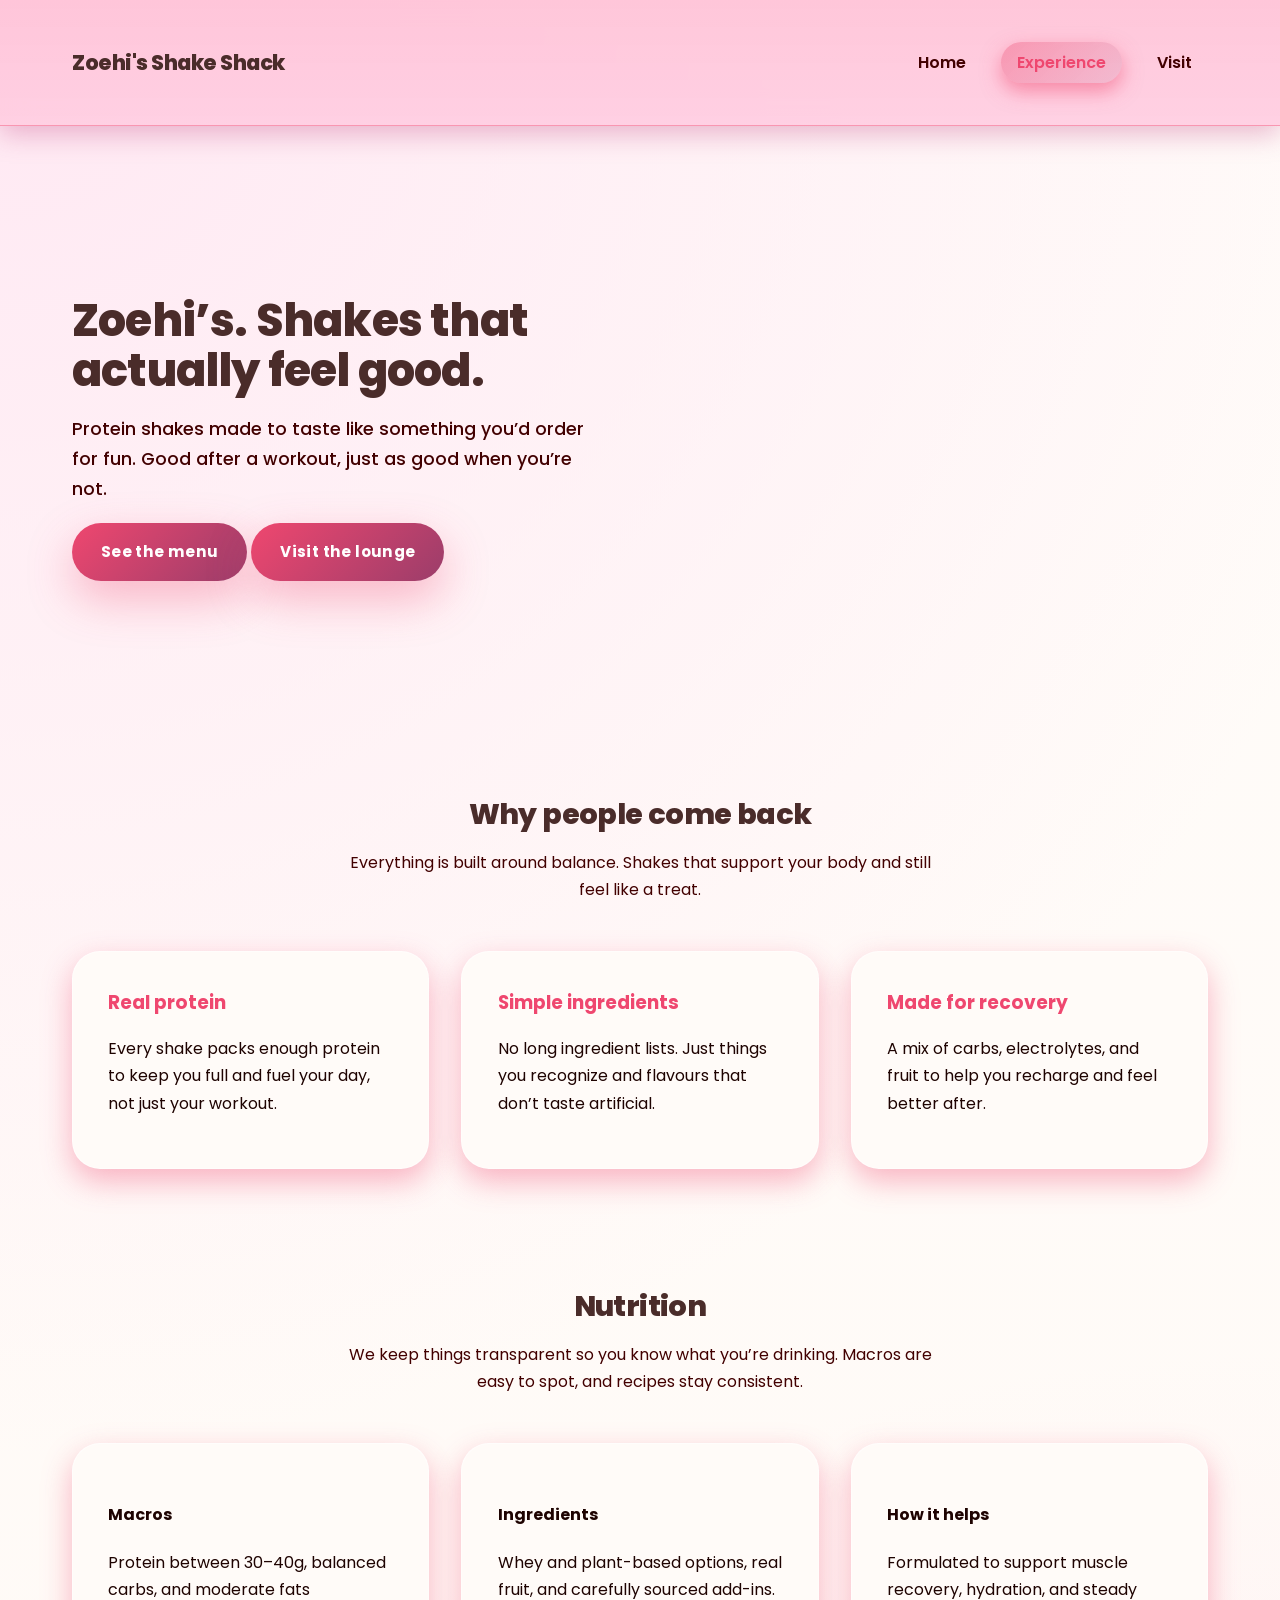
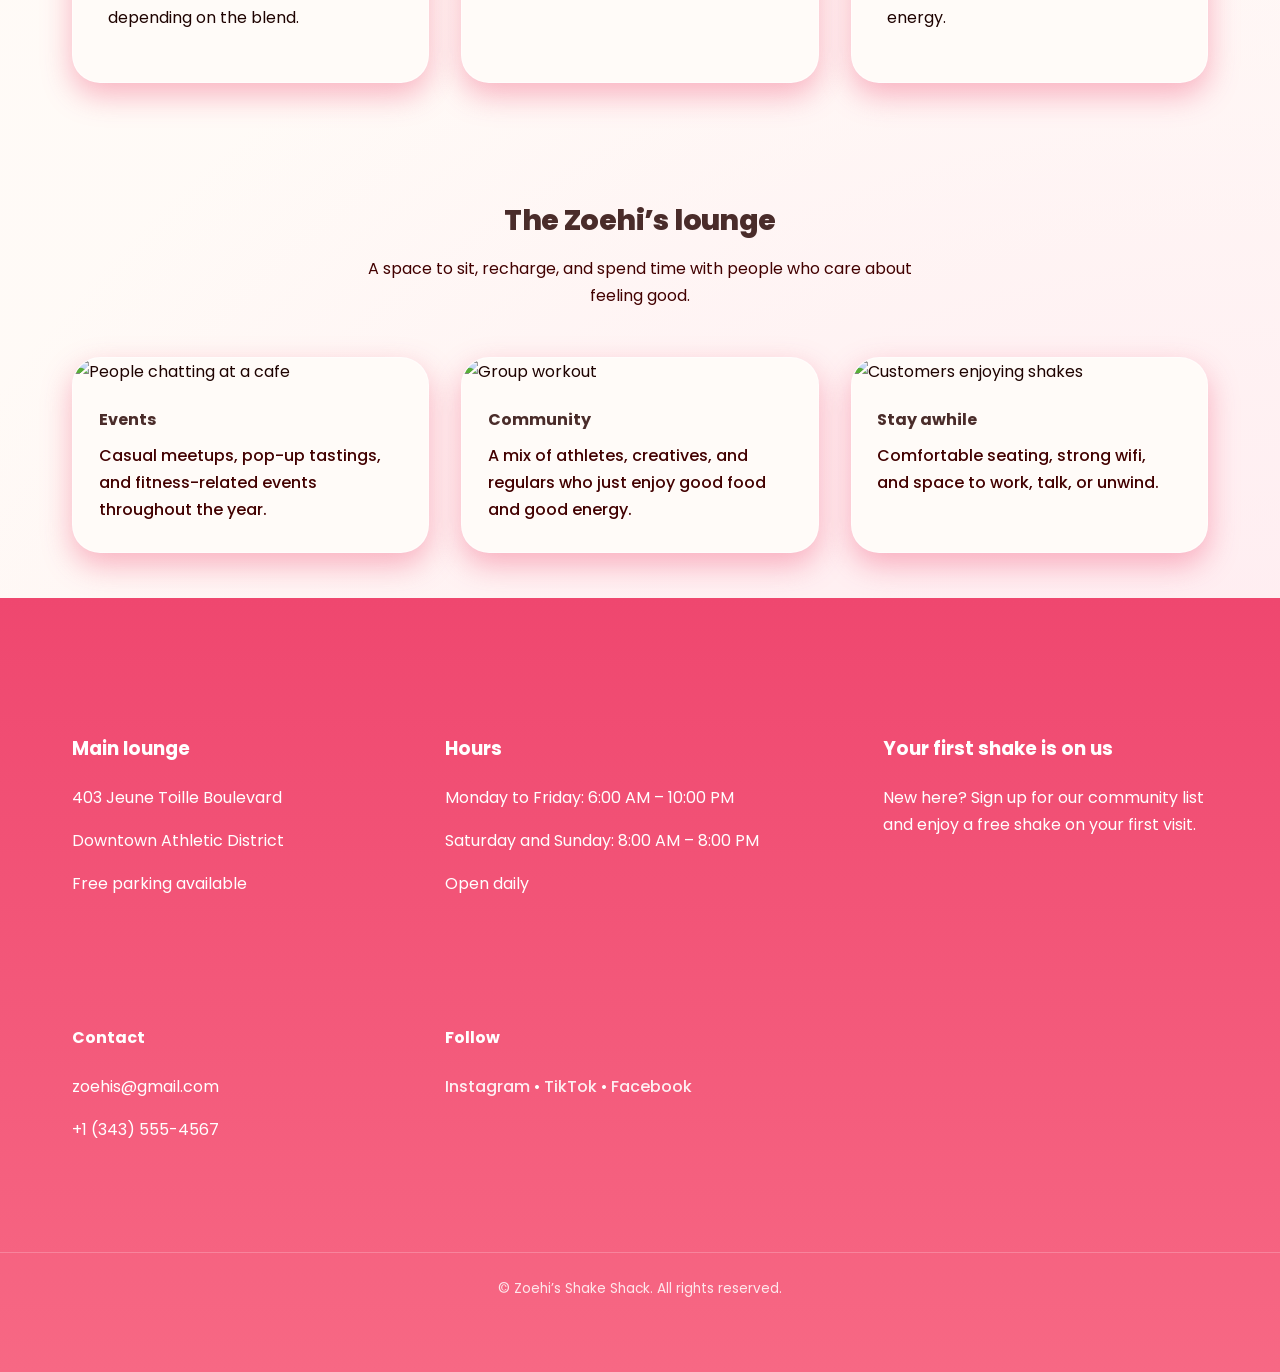
==== index.html @ cb396964 "Initial website files for Assignment 2" ====
<!doctype html>
<html lang="en">
<head>
	<meta charset="utf-8" />
	<meta name="viewport" content="width=device-width,initial-scale=1" />
	<title>Zoehi's Shake Shack</title>
	<link rel="preconnect" href="https://fonts.googleapis.com">
	<link rel="preconnect" href="https://fonts.gstatic.com" crossorigin>
	<link href="https://fonts.googleapis.com/css2?family=Poppins:wght@300;400;600;700&display=swap" rel="stylesheet">
	<link rel="stylesheet" href="styles.css">
</head>
<body>
	<header class="site-header">
	<div class="container header-inner">
		<a href="index.html" class="brand" aria-label="Zoehi's Shake Shack">
			<span class="brand-name">Zoehi's Shake Shack</span>
		</a>

		<nav class="nav" aria-label="Main navigation">
			<ul class="nav-list">
				<li><a href="index.html">Home</a></li>
				<li><a href="experience.html" aria-current="page">Experience</a></li>
				<li><a href="contact.html">Visit</a></li>
			</ul>
		</nav>
	</div>
</header>

<main id="main-content">

	<!-- HERO -->
	<section id="home" class="hero">
		<div class="container hero-grid">

			<div class="hero-copy">
				<h1>Zoehi’s. Shakes that actually feel good.</h1>
				<p class="lead">
					Protein shakes made to taste like something you’d order for fun.
					Good after a workout, just as good when you’re not.
				</p>
				<a class="btn btn-primary" href="#menu">See the menu</a>
				<a class="btn btn-ghost" href="#contact">Visit the lounge</a>
			</div>

		    <div class="hero-media" aria-hidden="true">
				<img src="https://image2url.com/r2/default/images/1770678310350-2d377fa1-6f0a-4fdf-a95d-9ce127fe20fb.jpg"
				 alt="">
		    </div>
		</div>
	</section>


	
	<section id="menu" class="values container">
		<h2 class="section-title">Why people come back</h2>
		<p class="section-sub">
			Everything is built around balance. Shakes that support your body
			and still feel like a treat.
		</p>

		<div class="grid highlights">
			<article class="card">
				<h3>Real protein</h3>
				<p>
					Every shake packs enough protein to keep you full and fuel your day,
					not just your workout.
				</p>
			</article>

			<article class="card">
				<h3>Simple ingredients</h3>
				<p>
					No long ingredient lists. Just things you recognize and flavours
					that don’t taste artificial.
				</p>
			</article>

			<article class="card">
				<h3>Made for recovery</h3>
				<p>
					A mix of carbs, electrolytes, and fruit to help you recharge and feel better after.
				</p>
			</article>
		</div>
	</section>

	<!-- EXPERIENCE / NUTRITION -->
	<section id="Experience" class="nutrition">
		<div class="container">
			<h2 class="section-title">Nutrition</h2>
			<p class="section-sub">
				We keep things transparent so you know what you’re drinking.
				Macros are easy to spot, and recipes stay consistent.
			</p>

			<div class="nutrition-grid">
				<div class="nutr-card">
					<h4>Macros</h4>
					<p>
						Protein between 30–40g, balanced carbs, and moderate fats depending on the blend.
					</p>
				</div>

				<div class="nutr-card">
					<h4>Ingredients</h4>
					<p>
						Whey and plant-based options, real fruit, and carefully sourced add-ins.
					</p>
				</div>

				<div class="nutr-card">
					<h4>How it helps</h4>
					<p>
						Formulated to support muscle recovery, hydration, and steady energy.
					</p>
				</div>
			</div>
		</div>
	</section>

	<!-- COMMUNITY -->
	<section class="community container">
		<h2 class="section-title">The Zoehi’s lounge</h2>
		<p class="section-sub">
			A space to sit, recharge, and spend time with people who care about feeling good.
		</p>

		<div class="community-grid">
			<div class="comm-card">
				<img src="https://image2url.com/r2/default/images/1770772317579-dbaa18af-8397-44ed-a574-911fd3170436.jpg"
					alt="People chatting at a cafe"/>
				<h4>Events</h4>
				<p>
					Casual meetups, pop-up tastings, and fitness-related events throughout the year.
				</p>
			</div>

			<div class="comm-card">
				<img src="https://image2url.com/r2/default/images/1770772389363-522e4ed2-159e-4120-8e1b-c92dcd4ace9e.jpg"
					alt="Group workout"/>
				<h4>Community</h4>
				<p>
					A mix of athletes, creatives, and regulars who just enjoy good food and good energy.
				</p>
			</div>

			<div class="comm-card">
				<img src="https://image2url.com/r2/default/images/1770772502229-84469cec-4de9-43c9-8ef2-811f891a675b.jpg"
					alt="Customers enjoying shakes"/>
				<h4>Stay awhile</h4>
				<p>
					Comfortable seating, strong wifi, and space to work, talk, or unwind.
				</p>
			</div>
		</div>
	</section>


</main>

<footer id="contact" class="site-footer">
	<div class="container footer-grid">
		<div>
			<h3>Main lounge</h3>
			<p>403 Jeune Toille Boulevard</p>
			<p>Downtown Athletic District</p>
			<p>Free parking available</p>
		</div>

		<div>
			<h3>Hours</h3>
			<p>Monday to Friday: 6:00 AM – 10:00 PM</p>
			<p>Saturday and Sunday: 8:00 AM – 8:00 PM</p>
			<p>Open daily</p>
		</div>

		<div>
			<h3>Your first shake is on us</h3>
			<p>
				New here? Sign up for our community list and enjoy a free shake on your first visit.
			</p>
		</div>
	</div>

	<div class="container footer-grid">
		<div>
			<h4>Contact</h4>
			<p>zoehis@gmail.com</p>
			<p>+1 (343) 555-4567</p>
		</div>

		<div>
			<h4>Follow</h4>
			<p>
				<a href="#">Instagram</a> • <a href="#">TikTok</a> • <a href="#">Facebook</a>
			</p>
		</div>
	</div>

	<div class="footer-bottom">
		© <span id="year"></span> Zoehi’s Shake Shack. All rights reserved.
	</div>
</footer>
<script>
	// Set the current year in the footer
	document.getElementById('year').textContent = new Date().getFullYear();
---- styles.css ----
:root{
	/* Core palette - Milkshake Theme */
	--cream:#fff9f5;
	--milk:#fffbf8;
	--strawberry:#ef476f;
	--berry:#9b3d6a;
	--chocolate:#4a2c2a;
	--caramel:#d9a441;

	--text-dark:lch(3.24% 11.7 23.36);
	--text-muted:#420000;

	--max-w:1200px;
	--radius-lg:28px;
	--radius-md:18px;
	
	/* Shadow palette for depth & coziness */
	--shadow-sm: 0 4px 12px rgba(255, 70, 113, 0.342);
	--shadow-md: 0 12px 30px #ef476e65;
	--shadow-lg: 0 20px 50px #9b3d6a5e;
	--shadow-xl: 0 35px 80px hsla(331, 44%, 42%, 0.459);
	
	/* Transitions for smooth interactions */
	--transition: all 0.35s cubic-bezier(0.34, 1.56, 0.64, 1);
	--transition-fast: all 0.25s ease;
}

/* ============ RESET ============ */

*{ box-sizing:border-box; }

html,body{
	margin:0;
	padding:0;
	scroll-behavior:smooth;
}

body{
	font-family:'Poppins', system-ui, sans-serif;
	color:var(--text-dark);
	background:
		radial-gradient(circle at top left, #ffe8f3 0%, transparent 45%),
		radial-gradient(circle at bottom right, #ffe3ed 0%, transparent 50%),
		linear-gradient(180deg, #fffcf9 0%, var(--cream) 100%);
	line-height:1.7;
	font-weight:400;
	overflow-x:hidden;
}

/* ============ LAYOUT ============ */

.container{
	max-width:var(--max-w);
	margin:0 auto;
	padding:2.8rem 2rem;
}

/* ============ HEADER ============ */

.site-header{
	position:sticky;
	top:0;
	background:linear-gradient(180deg, rgba(255,195,215, 0.95), rgba(255,205,225, 0.92));
	backdrop-filter:blur(15px);
	border-bottom:1px solid #ef476e60;
	z-index:10;
	box-shadow:0 8px 25px hwb(331 30% 22% / 0.377);
}

.header-inner{
	display:flex;
	justify-content:space-between;
	align-items:center;
}

.brand{
	text-decoration:none;
	color:var(--chocolate);
	font-weight:800;
	letter-spacing:-.5px;
	font-size:1.3rem;
	transition:var(--transition-fast);
}

.brand:hover{
	color:var(--strawberry);
	transform:scale(1.05);
}

.nav-list{
	list-style:none;
	display:flex;
	gap:1.2rem;
	margin:0;
	padding:0;
}

.nav-list a{
	text-decoration:none;
	color:var(--text-muted);
	padding:.55rem 1rem;
	border-radius:999px;
	font-weight:600;
	transition:var(--transition-fast);
	position:relative;
}

.nav-list a:hover,
.nav-list a[aria-current="page"]{
	background:linear-gradient(135deg, hsla(346, 84%, 61%, 0.39), rgba(155,61,106,.12));
	color:var(--strawberry);
	transform:translateY(-2px);
	box-shadow:0 8px 20px #ef476e85;
}

/* ============ HERO ============ */

.hero{
	padding:5.5rem 0;
	background:
		radial-gradient(circle at top right 40%, #ffe8f2, transparent 45%),
		radial-gradient(circle at bottom left, #fff0f6, transparent 50%);
}

.hero-grid{
	display:grid;
	grid-template-columns:1fr 1.1fr;
	gap:2rem;
	align-items:center;
	animation:fadeIn 0.8s ease-out;
}

@keyframes fadeIn{
	from{
		opacity:0;
	}
	to{
		opacity:1;
	}
}

.hero-copy h1{
	font-size:2.8rem;
	line-height:1.12;
	margin-bottom:1.2rem;
	color:var(--chocolate);
	font-weight:800;
	letter-spacing:-.8px;
	transition:var(--transition-fast);
	animation:slideInLeft 0.7s ease-out;
}

@keyframes slideInLeft{
	from{
		opacity:0;
		transform:translateX(-30px);
	}
	to{
		opacity:1;
		transform:translateX(0);
	}
}

.lead{
	font-size:1.1rem;
	color:var(--text-muted);
	max-width:520px;
	font-weight:500;
	transition:var(--transition-fast);
	animation:slideInLeft 0.7s ease-out 0.15s both;
}

.hero-media{
	border-radius:var(--radius-lg);
	overflow:hidden;
	box-shadow:var(--shadow-xl);
	transition:var(--transition);
	grid-column:2;
	justify-self:end;
	max-width:420px;
	width: 100%;
	transform:translateY(6px);
	animation:slideInRight 0.8s ease-out;
}
.hero-media img{
	width:100%;
	height:auto;
	display:block;
	object-fit:cover;
}

@keyframes slideInRight{
	from{
		opacity:0;
		transform:translateX(30px);
	}
	to{
		opacity:1;
		transform:translateX(0);
	}
}

.hero-media:hover{
	transform:scale(1.02);
	box-shadow:0 40px 100px #9b3d6a52;
}

/* ============ BUTTONS ============ */

.btn{
	display:inline-block;
	padding:1rem 1.8rem;
	border-radius:999px;
	font-weight:700;
	text-decoration:none;
	transition:all 0.4s cubic-bezier(0.34, 1.56, 0.64, 1);
	cursor:pointer;
	border:none;
	font-size:.95rem;
	letter-spacing:.4px;
	position:relative;
}

.btn-primary{
	background:linear-gradient(135deg, var(--strawberry) 0%, var(--berry) 100%);
	color:#fff;
	box-shadow:0 18px 45px rgba(239,71,111,.35);
	position:relative;
	overflow:hidden;
}

.btn-primary::before{
	content:'';
	position:absolute;
	top:50%;
	left:50%;
	width:0;
	height:0;
	border-radius:50%;
	background:#50010191;
	transform:translate(-50%, -50%);
	transition:width 0.6s, height 0.6s;
}

.btn-primary:hover::before{
	width:300px;
	height:300px;
}

.btn-primary:hover{
	transform:translateY(-3px);
	box-shadow:0 25px 60px rgba(239,71,111,.4);
}

.btn-ghost{
	background:linear-gradient(135deg, var(--strawberry) 0%, var(--berry) 100%);
	color:#fff;
	box-shadow:0 18px 45px rgba(239,71,111,.35);
	position:relative;
	overflow:hidden;
}

.btn-ghost::before{
	content:'';
	position:absolute;
	top:50%;
	left:50%;
	width:0;
	height:0;
	border-radius:50%;
	background:#50010191;
	transform:translate(-50%, -50%);
	transition:width 0.6s, height 0.6s;
}

.btn-ghost:hover::before{
	width:300px;
	height:300px;
}

.btn-ghost:hover{
	transform:translateY(-3px);
	box-shadow:0 25px 60px rgba(239,71,111,.4);
}

/* ============ SECTIONS ============ */

.section-title{
	font-size:1.8rem;
	color:var(--chocolate);
	margin-bottom:.6rem;
	font-weight:800;
	letter-spacing:-.6px;

	text-align:center;

	transition:var(--transition-fast);
	animation:slideInDown 0.6s ease-out;
}

.section-sub{
	color:var(--text-muted);
	max-width:600px;

	margin:0 auto 2.5rem;
	text-align:center;

	transition:var(--transition-fast);
	animation:fadeInUp 0.8s ease-out 0.2s both;
}


/* ============ CARDS ============ */

.highlights,
.nutrition-grid,
.community-grid,
.testimonials-grid,
.experience-grid{
	margin-top:3rem;
	display:grid;
	grid-template-columns:repeat(3,1fr);
	gap:2rem;
}

.card,
.nutr-card,
.testimonial,
.experience-card{
	background:var(--milk);
	border-radius:var(--radius-lg);
	padding:2.2rem;
	box-shadow:var(--shadow-md);
	transition:var(--transition);
	position:relative;
	overflow:hidden;
	border:1px solid rgba(255,255,255,.6);
	animation:fadeInUp 0.8s ease-out;
}

.card:hover,
.nutr-card:hover,
.testimonial:hover,
.experience-card:hover{
	transform:translateY(-8px);
	box-shadow:var(--shadow-lg);
}

.card h3,
.experience-card h3{
	color:var(--strawberry);
	margin-top:0;
	margin-bottom:.8rem;
	font-weight:700;
	transition:var(--transition-fast);
}

.card:hover h3,
.experience-card:hover h3{
	color:var(--berry);
	transform:translateX(4px);
}

/* ============ COMMUNITY ============ */

.comm-card{
	background:var(--milk);
	border-radius:var(--radius-lg);
	overflow:hidden;
	padding:0;
	box-shadow:var(--shadow-md);
	transition:var(--transition);
	border:1px solid rgba(255,255,255,.6);
	animation:fadeInUp 0.8s ease-out;
}

.comm-card:hover{
	transform:translateY(-8px);
	box-shadow:var(--shadow-lg);
}

.comm-card img{
	width:100%;
	height:200px;
	object-fit:cover;
	transition:var(--transition-fast);
}

.comm-card:hover img{
	transform:scale(1.05);
}

.comm-card h4{
	margin:1.3rem 1.6rem .5rem;
	color:var(--chocolate);
	font-weight:700;
}

.comm-card p{
	margin:0 1.6rem 1.8rem;
	color:var(--text-muted);
	font-weight:500;
}

/* ============ TESTIMONIALS ============ */

.testimonials{
	padding:4rem 0;
	background:
		radial-gradient(circle at top right, #ffe3ed, transparent 50%),
		radial-gradient(circle at bottom left, #fff0f6, transparent 50%);
}

.testimonial{
	background:linear-gradient(135deg, #fff 0%, #fffcf9 100%);
	border:none;
}

.testimonial blockquote{
	margin:0 0 1rem;
	font-weight:600;
	font-style:italic;
	color:var(--chocolate);
	transition:var(--transition-fast);
}

.testimonial:hover blockquote{
	color:var(--strawberry);
}

.testimonial cite{
	display:inline-block;
	transition:var(--transition-fast);
}

.testimonial:hover cite{
	transform:translateX(3px);
}

.testimonial cite{
	font-size:.85rem;
	color:var(--strawberry);
	font-weight:700;
	font-style:normal;
	transition:var(--transition-fast);
}

/* ============ CONTACT FORM ============ */

.contact-form{
	background:linear-gradient(135deg, var(--milk) 0%, #fffcf9 100%);
	border-radius:var(--radius-lg);
	padding:3.5rem;
	box-shadow:var(--shadow-lg);
	max-width:900px;
	margin-top:2.8rem;
	align-self: center;
	align-items: center;
	border:1px solid rgba(255,255,255,.7);
}

.contact-form label{
	font-weight:700;
	color:var(--chocolate);
	margin-bottom:.6rem;
	display:block;
	font-size:.95rem;
	transition:var(--transition-fast);
}

.contact-form input:focus ~ label,
.contact-form textarea:focus ~ label{
	color:var(--strawberry);
}

.contact-form input,
.contact-form select,
.contact-form textarea{
	width:100%;
	padding:1rem 1.2rem;
	border-radius:var(--radius-md);
	border:2px solid rgba(239,71,111,.1);
	font-family:inherit;
	font-size:.95rem;
	background:rgba(255,255,255,.8);
	transition:all 0.4s cubic-bezier(0.4, 0, 0.2, 1);
	margin-bottom:1.8rem;
	box-shadow:0 2px 8px rgba(74,44,42,.05);
}

.contact-form input:hover,
.contact-form select:hover,
.contact-form textarea:hover{
	border-color:rgba(239,71,111,.2);
	background:#fff;
	box-shadow:0 4px 15px rgba(239,71,111,.12);
	transform:translateY(-2px);
}

.contact-form input:focus,
.contact-form select:focus,
.contact-form textarea:focus{
	outline:none;
	border-color:var(--strawberry);
	box-shadow:0 0 0 4px rgba(239,71,111,.2), 0 8px 20px rgba(239,71,111,.15);
	background:#fff;
	transform:translateY(-3px);
}

.contact-form textarea{
	resize:vertical;
	min-height:140px;
}

/* ============ EXPERIENCE HIGHLIGHT ============ */

.experience-highlight{
	margin-top:4.5rem;
	background:linear-gradient(135deg, var(--strawberry) 0%, var(--berry) 100%);
	color:#fff;
	border-radius:var(--radius-lg);
	padding:4rem;
	box-shadow:var(--shadow-xl);
	position:relative;
	overflow:hidden;
	transition:var(--transition);
	animation:slideInUp 0.8s ease-out;
}

.experience-highlight:hover{
	transform:translateY(-5px);
	box-shadow:0 45px 100px rgba(155,61,106,.3);
}

@keyframes slideInUp{
	from{
		opacity:0;
		transform:translateY(50px);
	}
	to{
		opacity:1;
		transform:translateY(0);
	}
}

.experience-highlight::before{
	content:'';
	position:absolute;
	top:-50%;
	right:-50%;
	width:300px;
	height:300px;
	background:rgba(255,255,255,.1);
	border-radius:50%;
}

.experience-highlight h2{
	margin-top:0;
	font-weight:800;
	font-size:2.2rem;
	transition:var(--transition-fast);
}

.experience-highlight:hover h2{
	transform:translateX(5px);
}

.experience-highlight p{
	opacity:.98;
	font-weight:500;
	font-size:1.05rem;
}

/* ============ FOOTER ============ */

.site-footer{
	background:linear-gradient(180deg, var(--strawberry) 0%, #f76884 100%);
	color:#fff;
	padding:4.5rem 0;
	position:relative;
}

.footer-grid{
	display:grid;
	grid-template-columns: 1fr 1.2fr 1fr;
	gap:3rem;
	align-items:start;
	max-width:var(--max-w);
	margin:0 auto;
}


.footer-brand{
	display:flex;
	align-items:flex-start;
}

.footer-brand img{
	max-width:140px;
}

/* ===== Middle: Location ===== */

.footer-location h4,
.footer-links h4{
	margin-bottom:1rem;
	font-size:1.05rem;
	letter-spacing:.5px;
}

.footer-location p{
	margin:.25rem 0;
	font-size:.95rem;
	opacity:.9;
}

/* ===== Right: Links ===== */

.footer-links ul{
	list-style:none;
	padding:0;
	margin:0;
}

.footer-links li{
	margin-bottom:.6rem;
}

.site-footer a{
	color:#fff;
	text-decoration:none;
	font-weight:500;
	opacity:.9;
	transition:all .2s ease;
}

.site-footer a:hover{
	opacity:1;
	text-decoration:underline;
}


.footer-social{
	display:flex;
	gap:1rem;
	margin-top:1rem;
}

.footer-social a{
	font-size:1.1rem;
}

.footer-bottom{
	margin-top:3rem;
	padding-top:1.5rem;
	border-top:1px solid rgba(255,255,255,.25);
	text-align:center;
	font-size:.85rem;
	opacity:.85;
}

/* ===== Responsive ===== */

@media (max-width:900px){
	.footer-grid{
		grid-template-columns:1fr;
		text-align:center;
	}

	.footer-brand{
		justify-content:center;
	}

	.footer-social{
		justify-content:center;
	}
}


/* ============ RESPONSIVE ============ */

@media (max-width:900px){
	.highlights,
	.nutrition-grid,
	.community-grid,
	.testimonials-grid,
	.experience-grid{
		grid-template-columns:1fr;
	}
    .hero-grid{
		grid-template-columns:1fr;
	}

	.hero-media{
		max-width:320px;
		justify-self:center;
		margin-top:2rem;
	}
	.hero-copy h1{
		font-size:2.2rem;
	}
	
	.section-title{
		font-size:1.5rem;
	}
	
	.contact-form{
		padding:2.5rem;
	}
	
	.container{
		padding:2.5rem 1.5rem;
	}
}
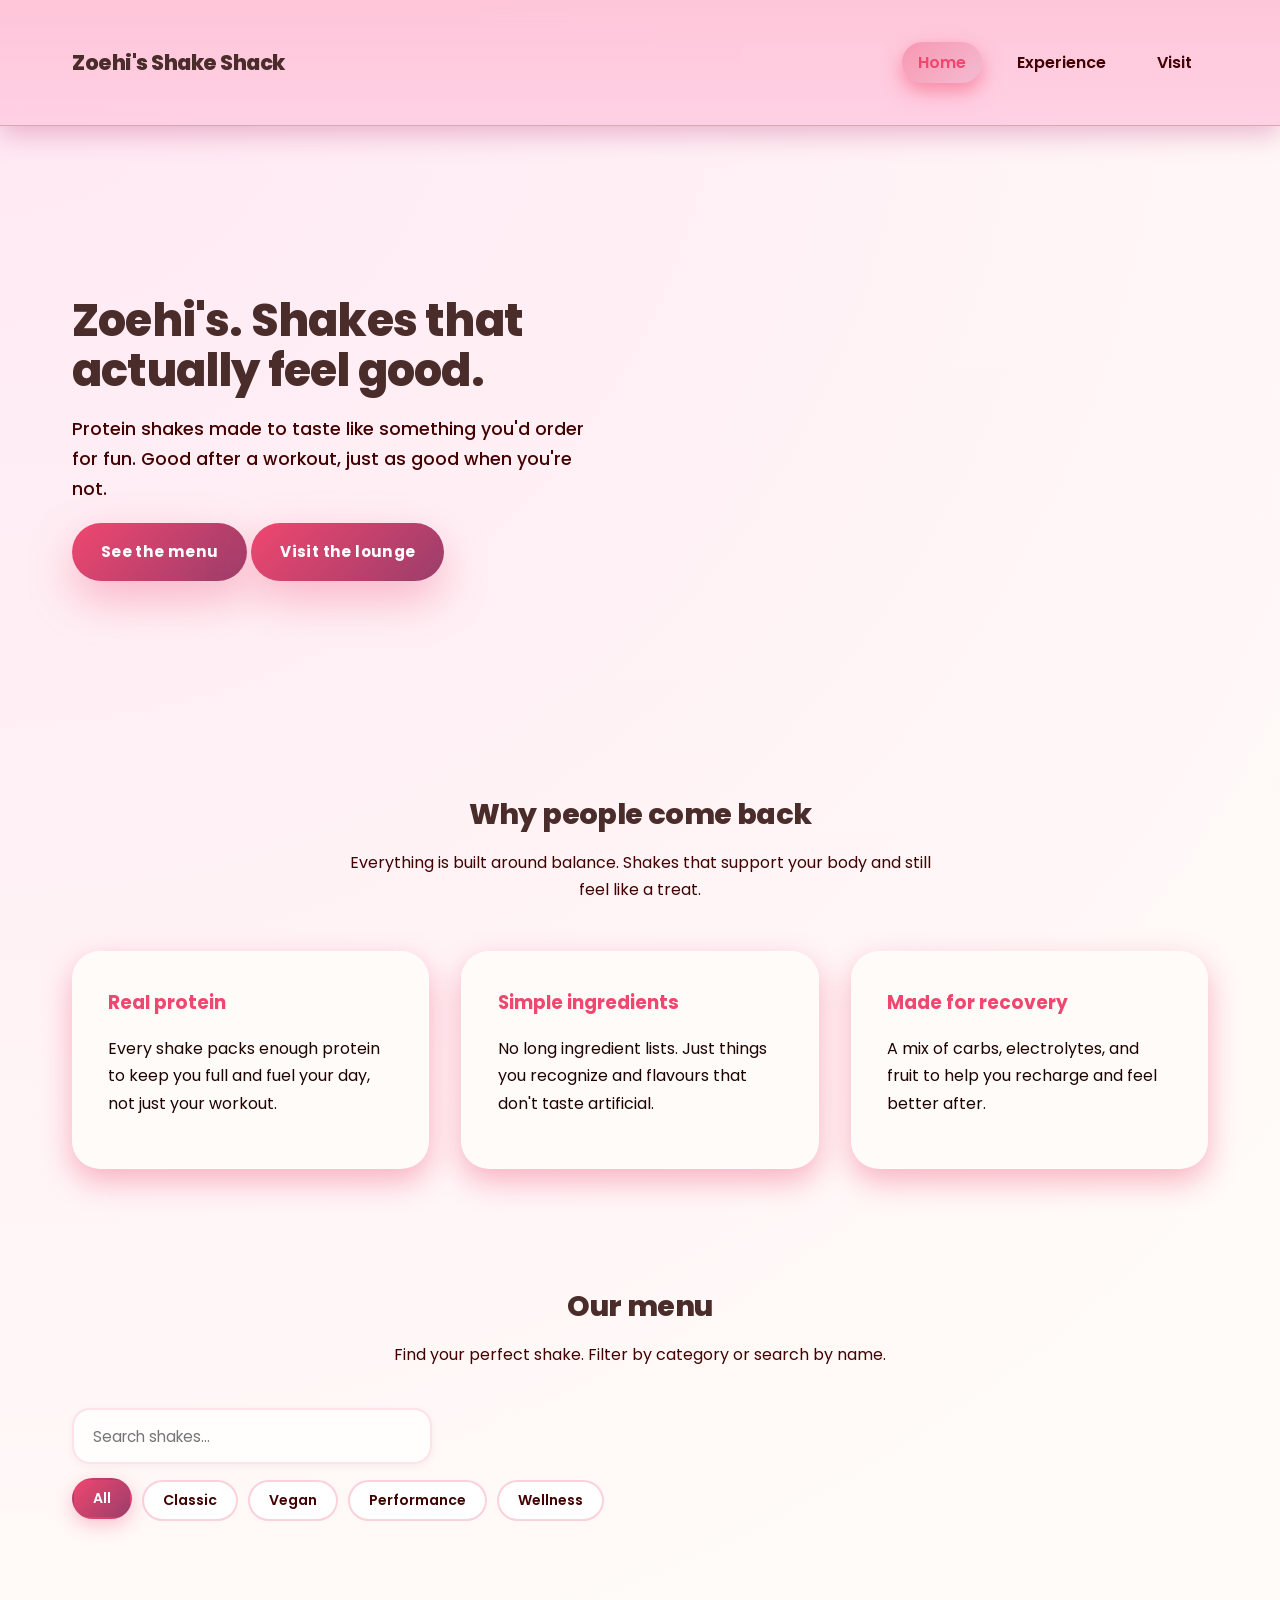
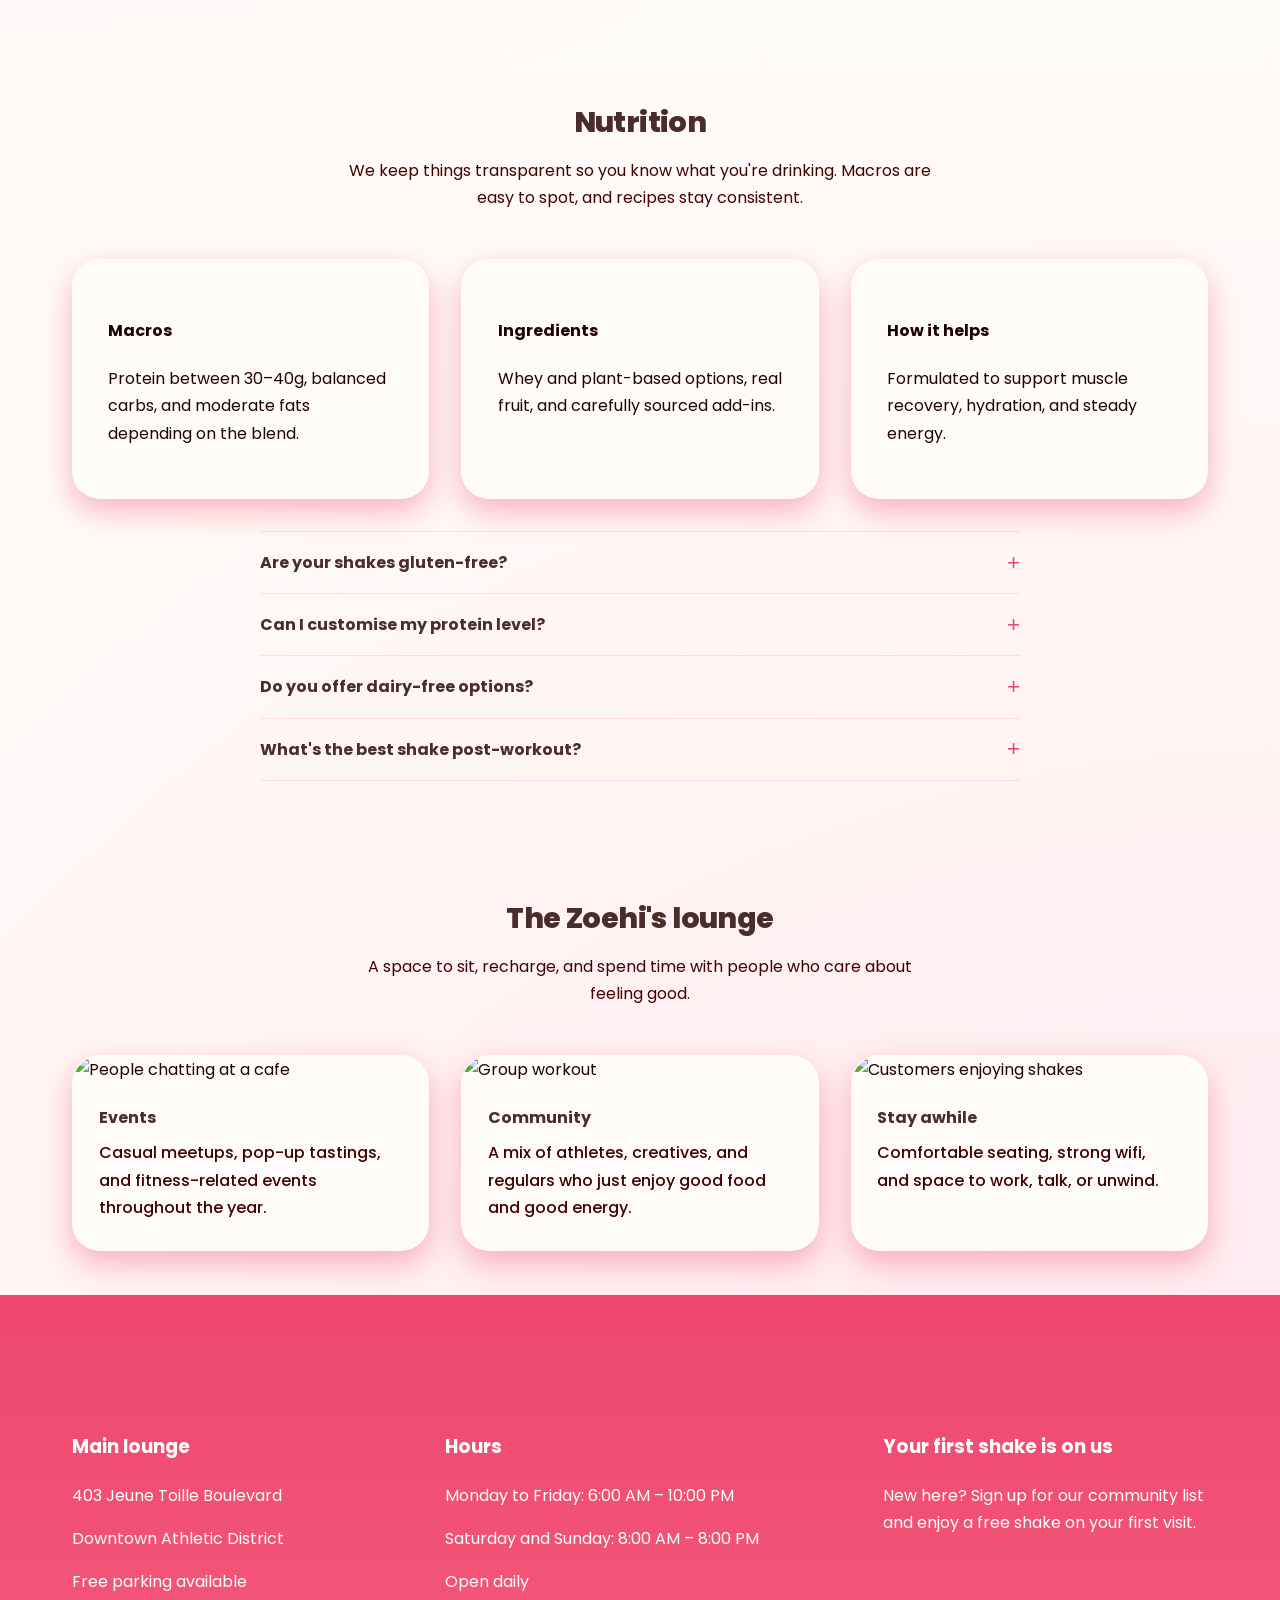
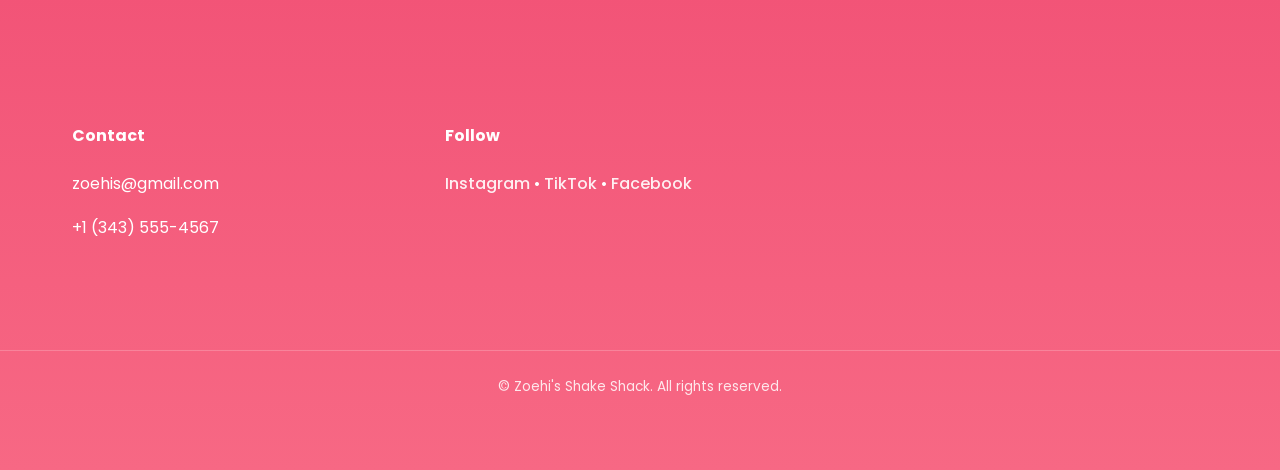
==== commit cfcb5b45: "Updated assignment 3 files" ====
--- a/index.html
+++ b/index.html
@@ -1,206 +1,270 @@
-<!doctype html>
-<html lang="en">
-<head>
-	<meta charset="utf-8" />
-	<meta name="viewport" content="width=device-width,initial-scale=1" />
-	<title>Zoehi's Shake Shack</title>
-	<link rel="preconnect" href="https://fonts.googleapis.com">
-	<link rel="preconnect" href="https://fonts.gstatic.com" crossorigin>
-	<link href="https://fonts.googleapis.com/css2?family=Poppins:wght@300;400;600;700&display=swap" rel="stylesheet">
-	<link rel="stylesheet" href="styles.css">
-</head>
-<body>
-	<header class="site-header">
-	<div class="container header-inner">
-		<a href="index.html" class="brand" aria-label="Zoehi's Shake Shack">
-			<span class="brand-name">Zoehi's Shake Shack</span>
-		</a>
-
-		<nav class="nav" aria-label="Main navigation">
-			<ul class="nav-list">
-				<li><a href="index.html">Home</a></li>
-				<li><a href="experience.html" aria-current="page">Experience</a></li>
-				<li><a href="contact.html">Visit</a></li>
-			</ul>
-		</nav>
-	</div>
-</header>
-
-<main id="main-content">
-
-	<!-- HERO -->
-	<section id="home" class="hero">
-		<div class="container hero-grid">
-
-			<div class="hero-copy">
-				<h1>Zoehi’s. Shakes that actually feel good.</h1>
-				<p class="lead">
-					Protein shakes made to taste like something you’d order for fun.
-					Good after a workout, just as good when you’re not.
-				</p>
-				<a class="btn btn-primary" href="#menu">See the menu</a>
-				<a class="btn btn-ghost" href="#contact">Visit the lounge</a>
-			</div>
-
-		    <div class="hero-media" aria-hidden="true">
-				<img src="https://image2url.com/r2/default/images/1770678310350-2d377fa1-6f0a-4fdf-a95d-9ce127fe20fb.jpg"
-				 alt="">
-		    </div>
-		</div>
-	</section>
-
-
-	
-	<section id="menu" class="values container">
-		<h2 class="section-title">Why people come back</h2>
-		<p class="section-sub">
-			Everything is built around balance. Shakes that support your body
-			and still feel like a treat.
-		</p>
-
-		<div class="grid highlights">
-			<article class="card">
-				<h3>Real protein</h3>
-				<p>
-					Every shake packs enough protein to keep you full and fuel your day,
-					not just your workout.
-				</p>
-			</article>
-
-			<article class="card">
-				<h3>Simple ingredients</h3>
-				<p>
-					No long ingredient lists. Just things you recognize and flavours
-					that don’t taste artificial.
-				</p>
-			</article>
-
-			<article class="card">
-				<h3>Made for recovery</h3>
-				<p>
-					A mix of carbs, electrolytes, and fruit to help you recharge and feel better after.
-				</p>
-			</article>
-		</div>
-	</section>
-
-	<!-- EXPERIENCE / NUTRITION -->
-	<section id="Experience" class="nutrition">
-		<div class="container">
-			<h2 class="section-title">Nutrition</h2>
-			<p class="section-sub">
-				We keep things transparent so you know what you’re drinking.
-				Macros are easy to spot, and recipes stay consistent.
-			</p>
-
-			<div class="nutrition-grid">
-				<div class="nutr-card">
-					<h4>Macros</h4>
-					<p>
-						Protein between 30–40g, balanced carbs, and moderate fats depending on the blend.
-					</p>
-				</div>
-
-				<div class="nutr-card">
-					<h4>Ingredients</h4>
-					<p>
-						Whey and plant-based options, real fruit, and carefully sourced add-ins.
-					</p>
-				</div>
-
-				<div class="nutr-card">
-					<h4>How it helps</h4>
-					<p>
-						Formulated to support muscle recovery, hydration, and steady energy.
-					</p>
-				</div>
-			</div>
-		</div>
-	</section>
-
-	<!-- COMMUNITY -->
-	<section class="community container">
-		<h2 class="section-title">The Zoehi’s lounge</h2>
-		<p class="section-sub">
-			A space to sit, recharge, and spend time with people who care about feeling good.
-		</p>
-
-		<div class="community-grid">
-			<div class="comm-card">
-				<img src="https://image2url.com/r2/default/images/1770772317579-dbaa18af-8397-44ed-a574-911fd3170436.jpg"
-					alt="People chatting at a cafe"/>
-				<h4>Events</h4>
-				<p>
-					Casual meetups, pop-up tastings, and fitness-related events throughout the year.
-				</p>
-			</div>
-
-			<div class="comm-card">
-				<img src="https://image2url.com/r2/default/images/1770772389363-522e4ed2-159e-4120-8e1b-c92dcd4ace9e.jpg"
-					alt="Group workout"/>
-				<h4>Community</h4>
-				<p>
-					A mix of athletes, creatives, and regulars who just enjoy good food and good energy.
-				</p>
-			</div>
-
-			<div class="comm-card">
-				<img src="https://image2url.com/r2/default/images/1770772502229-84469cec-4de9-43c9-8ef2-811f891a675b.jpg"
-					alt="Customers enjoying shakes"/>
-				<h4>Stay awhile</h4>
-				<p>
-					Comfortable seating, strong wifi, and space to work, talk, or unwind.
-				</p>
-			</div>
-		</div>
-	</section>
-
-
-</main>
-
-<footer id="contact" class="site-footer">
-	<div class="container footer-grid">
-		<div>
-			<h3>Main lounge</h3>
-			<p>403 Jeune Toille Boulevard</p>
-			<p>Downtown Athletic District</p>
-			<p>Free parking available</p>
-		</div>
-
-		<div>
-			<h3>Hours</h3>
-			<p>Monday to Friday: 6:00 AM – 10:00 PM</p>
-			<p>Saturday and Sunday: 8:00 AM – 8:00 PM</p>
-			<p>Open daily</p>
-		</div>
-
-		<div>
-			<h3>Your first shake is on us</h3>
-			<p>
-				New here? Sign up for our community list and enjoy a free shake on your first visit.
-			</p>
-		</div>
-	</div>
-
-	<div class="container footer-grid">
-		<div>
-			<h4>Contact</h4>
-			<p>zoehis@gmail.com</p>
-			<p>+1 (343) 555-4567</p>
-		</div>
-
-		<div>
-			<h4>Follow</h4>
-			<p>
-				<a href="#">Instagram</a> • <a href="#">TikTok</a> • <a href="#">Facebook</a>
-			</p>
-		</div>
-	</div>
-
-	<div class="footer-bottom">
-		© <span id="year"></span> Zoehi’s Shake Shack. All rights reserved.
-	</div>
-</footer>
-<script>
-	// Set the current year in the footer
-	document.getElementById('year').textContent = new Date().getFullYear();+<!doctype html>
+<html lang="en">
+<head>
+	<meta charset="utf-8" />
+	<meta name="viewport" content="width=device-width, initial-scale=1" />
+	<title>Zoehi's Shake Shack</title>
+	<link rel="preconnect" href="https://fonts.googleapis.com">
+	<link rel="preconnect" href="https://fonts.gstatic.com" crossorigin>
+	<link href="https://fonts.googleapis.com/css2?family=Poppins:wght@300;400;600;700&display=swap" rel="stylesheet">
+	<link rel="stylesheet" href="styles.css">
+</head>
+<body>
+
+	<header class="site-header">
+		<div class="container header-inner">
+			<a href="index.html" class="brand" aria-label="Zoehi's Shake Shack">
+				<span class="brand-name">Zoehi's Shake Shack</span>
+			</a>
+
+			<!-- Hamburger button is injected here by JS (Feature 1) -->
+
+			<nav class="nav" aria-label="Main navigation">
+				<ul class="nav-list">
+					<li><a href="index.html" aria-current="page">Home</a></li>
+					<li><a href="experience.html">Experience</a></li>
+					<li><a href="contact.html">Visit</a></li>
+				</ul>
+			</nav>
+		</div>
+	</header>
+
+	<main id="main-content">
+
+		<!-- HERO -->
+		<section id="home" class="hero">
+			<div class="container hero-grid">
+
+				<div class="hero-copy">
+					<h1>Zoehi's. Shakes that actually feel good.</h1>
+					<p class="lead">
+						Protein shakes made to taste like something you'd order for fun.
+						Good after a workout, just as good when you're not.
+					</p>
+					<a class="btn btn-primary" href="#menu">See the menu</a>
+					<a class="btn btn-ghost" href="contact.html">Visit the lounge</a>
+				</div>
+
+				<div class="hero-media" aria-hidden="true">
+					<img
+						src="https://image2url.com/r2/default/images/1770678310350-2d377fa1-6f0a-4fdf-a95d-9ce127fe20fb.jpg"
+						alt="">
+				</div>
+			</div>
+		</section>
+
+		<!-- WHY PEOPLE COME BACK -->
+		<section class="values container">
+			<h2 class="section-title">Why people come back</h2>
+			<p class="section-sub">
+				Everything is built around balance. Shakes that support your body
+				and still feel like a treat.
+			</p>
+
+			<div class="grid highlights">
+				<article class="card">
+					<h3>Real protein</h3>
+					<p>
+						Every shake packs enough protein to keep you full and fuel your day,
+						not just your workout.
+					</p>
+				</article>
+
+				<article class="card">
+					<h3>Simple ingredients</h3>
+					<p>
+						No long ingredient lists. Just things you recognize and flavours
+						that don't taste artificial.
+					</p>
+				</article>
+
+				<article class="card">
+					<h3>Made for recovery</h3>
+					<p>
+						A mix of carbs, electrolytes, and fruit to help you recharge and feel better after.
+					</p>
+				</article>
+			</div>
+		</section>
+
+		<!-- SHAKE MENU — Feature 4 (Dynamic Rendering) + Feature 6 (Filter & Search) -->
+		<!-- Search and filters sit above the grid, menu-grid is empty — JS fills it -->
+		<section id="menu" class="values container">
+			<h2 class="section-title">Our menu</h2>
+			<p class="section-sub">
+				Find your perfect shake. Filter by category or search by name.
+			</p>
+
+			<!-- Search input — Feature 6 -->
+			<input type="text" id="search-input" placeholder="Search shakes..." aria-label="Search shakes" />
+
+			<!-- Filter buttons — Feature 6 -->
+			<div id="filter-controls" role="group" aria-label="Filter shakes by category">
+				<button class="filter-btn active" data-filter="all">All</button>
+				<button class="filter-btn" data-filter="classic">Classic</button>
+				<button class="filter-btn" data-filter="vegan">Vegan</button>
+				<button class="filter-btn" data-filter="performance">Performance</button>
+				<button class="filter-btn" data-filter="wellness">Wellness</button>
+			</div>
+
+			
+			<div id="menu-grid"></div>
+		</section>
+
+		<!-- NUTRITION + FAQ ACCORDION -->
+		<section id="nutrition" class="nutrition">
+			<div class="container">
+				<h2 class="section-title">Nutrition</h2>
+				<p class="section-sub">
+					We keep things transparent so you know what you're drinking.
+					Macros are easy to spot, and recipes stay consistent.
+				</p>
+
+				<div class="nutrition-grid">
+					<div class="nutr-card">
+						<h4>Macros</h4>
+						<p>
+							Protein between 30–40g, balanced carbs, and moderate fats depending on the blend.
+						</p>
+					</div>
+
+					<div class="nutr-card">
+						<h4>Ingredients</h4>
+						<p>
+							Whey and plant-based options, real fruit, and carefully sourced add-ins.
+						</p>
+					</div>
+
+					<div class="nutr-card">
+						<h4>How it helps</h4>
+						<p>
+							Formulated to support muscle recovery, hydration, and steady energy.
+						</p>
+					</div>
+				</div>
+
+				<!-- FAQ Accordion — Feature 5 -->
+				<div class="accordion">
+					<div class="accordion-item">
+						<button class="accordion-btn">Are your shakes gluten-free?</button>
+						<div class="accordion-body">
+							<p>Yes! All our shakes are made with gluten-free ingredients.</p>
+						</div>
+					</div>
+
+					<div class="accordion-item">
+						<button class="accordion-btn">Can I customise my protein level?</button>
+						<div class="accordion-body">
+							<p>Absolutely — ask our staff to add an extra scoop for $1.50.</p>
+						</div>
+					</div>
+
+					<div class="accordion-item">
+						<button class="accordion-btn">Do you offer dairy-free options?</button>
+						<div class="accordion-body">
+							<p>All our Vegan range uses oat, almond, or coconut milk bases.</p>
+						</div>
+					</div>
+
+					<div class="accordion-item">
+						<button class="accordion-btn">What's the best shake post-workout?</button>
+						<div class="accordion-body">
+							<p>We recommend Midnight Recovery or Pre-Lift Punch for best recovery results.</p>
+						</div>
+					</div>
+				</div>
+			</div>
+		</section>
+
+		<!-- COMMUNITY -->
+		<section class="community container">
+			<h2 class="section-title">The Zoehi's lounge</h2>
+			<p class="section-sub">
+				A space to sit, recharge, and spend time with people who care about feeling good.
+			</p>
+
+			<div class="community-grid">
+				<div class="comm-card">
+					<img
+						src="https://image2url.com/r2/default/images/1770772317579-dbaa18af-8397-44ed-a574-911fd3170436.jpg"
+						alt="People chatting at a cafe" />
+					<h4>Events</h4>
+					<p>
+						Casual meetups, pop-up tastings, and fitness-related events throughout the year.
+					</p>
+				</div>
+
+				<div class="comm-card">
+					<img
+						src="https://image2url.com/r2/default/images/1770772389363-522e4ed2-159e-4120-8e1b-c92dcd4ace9e.jpg"
+						alt="Group workout" />
+					<h4>Community</h4>
+					<p>
+						A mix of athletes, creatives, and regulars who just enjoy good food and good energy.
+					</p>
+				</div>
+
+				<div class="comm-card">
+					<img
+						src="https://image2url.com/r2/default/images/1770772502229-84469cec-4de9-43c9-8ef2-811f891a675b.jpg"
+						alt="Customers enjoying shakes" />
+					<h4>Stay awhile</h4>
+					<p>
+						Comfortable seating, strong wifi, and space to work, talk, or unwind.
+					</p>
+				</div>
+			</div>
+		</section>
+
+	</main>
+
+	<footer class="site-footer">
+		<div class="container footer-grid">
+			<div>
+				<h3>Main lounge</h3>
+				<p>403 Jeune Toille Boulevard</p>
+				<p>Downtown Athletic District</p>
+				<p>Free parking available</p>
+			</div>
+
+			<div>
+				<h3>Hours</h3>
+				<p>Monday to Friday: 6:00 AM – 10:00 PM</p>
+				<p>Saturday and Sunday: 8:00 AM – 8:00 PM</p>
+				<p>Open daily</p>
+			</div>
+
+			<div>
+				<h3>Your first shake is on us</h3>
+				<p>
+					New here? Sign up for our community list and enjoy a free shake on your first visit.
+				</p>
+			</div>
+		</div>
+
+		<div class="container footer-grid">
+			<div>
+				<h4>Contact</h4>
+				<p>zoehis@gmail.com</p>
+				<p>+1 (343) 555-4567</p>
+			</div>
+
+			<div>
+				<h4>Follow</h4>
+				<p>
+					<a href="#">Instagram</a> • <a href="#">TikTok</a> • <a href="#">Facebook</a>
+				</p>
+			</div>
+		</div>
+
+		<div class="footer-bottom">
+			<!-- Year is set by JS in main.js -->
+			© <span id="year"></span> Zoehi's Shake Shack. All rights reserved.
+		</div>
+	</footer>
+
+	
+	<script src="main.js"></script>
+
+</body>
+</html>
--- a/styles.css
+++ b/styles.css
@@ -1,714 +1,959 @@
-:root{
-	/* Core palette - Milkshake Theme */
-	--cream:#fff9f5;
-	--milk:#fffbf8;
-	--strawberry:#ef476f;
-	--berry:#9b3d6a;
-	--chocolate:#4a2c2a;
-	--caramel:#d9a441;
-
-	--text-dark:lch(3.24% 11.7 23.36);
-	--text-muted:#420000;
-
-	--max-w:1200px;
-	--radius-lg:28px;
-	--radius-md:18px;
-	
-	/* Shadow palette for depth & coziness */
-	--shadow-sm: 0 4px 12px rgba(255, 70, 113, 0.342);
-	--shadow-md: 0 12px 30px #ef476e65;
-	--shadow-lg: 0 20px 50px #9b3d6a5e;
-	--shadow-xl: 0 35px 80px hsla(331, 44%, 42%, 0.459);
-	
-	/* Transitions for smooth interactions */
-	--transition: all 0.35s cubic-bezier(0.34, 1.56, 0.64, 1);
-	--transition-fast: all 0.25s ease;
-}
-
-/* ============ RESET ============ */
-
-*{ box-sizing:border-box; }
-
-html,body{
-	margin:0;
-	padding:0;
-	scroll-behavior:smooth;
-}
-
-body{
-	font-family:'Poppins', system-ui, sans-serif;
-	color:var(--text-dark);
-	background:
-		radial-gradient(circle at top left, #ffe8f3 0%, transparent 45%),
-		radial-gradient(circle at bottom right, #ffe3ed 0%, transparent 50%),
-		linear-gradient(180deg, #fffcf9 0%, var(--cream) 100%);
-	line-height:1.7;
-	font-weight:400;
-	overflow-x:hidden;
-}
-
-/* ============ LAYOUT ============ */
-
-.container{
-	max-width:var(--max-w);
-	margin:0 auto;
-	padding:2.8rem 2rem;
-}
-
-/* ============ HEADER ============ */
-
-.site-header{
-	position:sticky;
-	top:0;
-	background:linear-gradient(180deg, rgba(255,195,215, 0.95), rgba(255,205,225, 0.92));
-	backdrop-filter:blur(15px);
-	border-bottom:1px solid #ef476e60;
-	z-index:10;
-	box-shadow:0 8px 25px hwb(331 30% 22% / 0.377);
-}
-
-.header-inner{
-	display:flex;
-	justify-content:space-between;
-	align-items:center;
-}
-
-.brand{
-	text-decoration:none;
-	color:var(--chocolate);
-	font-weight:800;
-	letter-spacing:-.5px;
-	font-size:1.3rem;
-	transition:var(--transition-fast);
-}
-
-.brand:hover{
-	color:var(--strawberry);
-	transform:scale(1.05);
-}
-
-.nav-list{
-	list-style:none;
-	display:flex;
-	gap:1.2rem;
-	margin:0;
-	padding:0;
-}
-
-.nav-list a{
-	text-decoration:none;
-	color:var(--text-muted);
-	padding:.55rem 1rem;
-	border-radius:999px;
-	font-weight:600;
-	transition:var(--transition-fast);
-	position:relative;
-}
-
-.nav-list a:hover,
-.nav-list a[aria-current="page"]{
-	background:linear-gradient(135deg, hsla(346, 84%, 61%, 0.39), rgba(155,61,106,.12));
-	color:var(--strawberry);
-	transform:translateY(-2px);
-	box-shadow:0 8px 20px #ef476e85;
-}
-
-/* ============ HERO ============ */
-
-.hero{
-	padding:5.5rem 0;
-	background:
-		radial-gradient(circle at top right 40%, #ffe8f2, transparent 45%),
-		radial-gradient(circle at bottom left, #fff0f6, transparent 50%);
-}
-
-.hero-grid{
-	display:grid;
-	grid-template-columns:1fr 1.1fr;
-	gap:2rem;
-	align-items:center;
-	animation:fadeIn 0.8s ease-out;
-}
-
-@keyframes fadeIn{
-	from{
-		opacity:0;
-	}
-	to{
-		opacity:1;
-	}
-}
-
-.hero-copy h1{
-	font-size:2.8rem;
-	line-height:1.12;
-	margin-bottom:1.2rem;
-	color:var(--chocolate);
-	font-weight:800;
-	letter-spacing:-.8px;
-	transition:var(--transition-fast);
-	animation:slideInLeft 0.7s ease-out;
-}
-
-@keyframes slideInLeft{
-	from{
-		opacity:0;
-		transform:translateX(-30px);
-	}
-	to{
-		opacity:1;
-		transform:translateX(0);
-	}
-}
-
-.lead{
-	font-size:1.1rem;
-	color:var(--text-muted);
-	max-width:520px;
-	font-weight:500;
-	transition:var(--transition-fast);
-	animation:slideInLeft 0.7s ease-out 0.15s both;
-}
-
-.hero-media{
-	border-radius:var(--radius-lg);
-	overflow:hidden;
-	box-shadow:var(--shadow-xl);
-	transition:var(--transition);
-	grid-column:2;
-	justify-self:end;
-	max-width:420px;
-	width: 100%;
-	transform:translateY(6px);
-	animation:slideInRight 0.8s ease-out;
-}
-.hero-media img{
-	width:100%;
-	height:auto;
-	display:block;
-	object-fit:cover;
-}
-
-@keyframes slideInRight{
-	from{
-		opacity:0;
-		transform:translateX(30px);
-	}
-	to{
-		opacity:1;
-		transform:translateX(0);
-	}
-}
-
-.hero-media:hover{
-	transform:scale(1.02);
-	box-shadow:0 40px 100px #9b3d6a52;
-}
-
-/* ============ BUTTONS ============ */
-
-.btn{
-	display:inline-block;
-	padding:1rem 1.8rem;
-	border-radius:999px;
-	font-weight:700;
-	text-decoration:none;
-	transition:all 0.4s cubic-bezier(0.34, 1.56, 0.64, 1);
-	cursor:pointer;
-	border:none;
-	font-size:.95rem;
-	letter-spacing:.4px;
-	position:relative;
-}
-
-.btn-primary{
-	background:linear-gradient(135deg, var(--strawberry) 0%, var(--berry) 100%);
-	color:#fff;
-	box-shadow:0 18px 45px rgba(239,71,111,.35);
-	position:relative;
-	overflow:hidden;
-}
-
-.btn-primary::before{
-	content:'';
-	position:absolute;
-	top:50%;
-	left:50%;
-	width:0;
-	height:0;
-	border-radius:50%;
-	background:#50010191;
-	transform:translate(-50%, -50%);
-	transition:width 0.6s, height 0.6s;
-}
-
-.btn-primary:hover::before{
-	width:300px;
-	height:300px;
-}
-
-.btn-primary:hover{
-	transform:translateY(-3px);
-	box-shadow:0 25px 60px rgba(239,71,111,.4);
-}
-
-.btn-ghost{
-	background:linear-gradient(135deg, var(--strawberry) 0%, var(--berry) 100%);
-	color:#fff;
-	box-shadow:0 18px 45px rgba(239,71,111,.35);
-	position:relative;
-	overflow:hidden;
-}
-
-.btn-ghost::before{
-	content:'';
-	position:absolute;
-	top:50%;
-	left:50%;
-	width:0;
-	height:0;
-	border-radius:50%;
-	background:#50010191;
-	transform:translate(-50%, -50%);
-	transition:width 0.6s, height 0.6s;
-}
-
-.btn-ghost:hover::before{
-	width:300px;
-	height:300px;
-}
-
-.btn-ghost:hover{
-	transform:translateY(-3px);
-	box-shadow:0 25px 60px rgba(239,71,111,.4);
-}
-
-/* ============ SECTIONS ============ */
-
-.section-title{
-	font-size:1.8rem;
-	color:var(--chocolate);
-	margin-bottom:.6rem;
-	font-weight:800;
-	letter-spacing:-.6px;
-
-	text-align:center;
-
-	transition:var(--transition-fast);
-	animation:slideInDown 0.6s ease-out;
-}
-
-.section-sub{
-	color:var(--text-muted);
-	max-width:600px;
-
-	margin:0 auto 2.5rem;
-	text-align:center;
-
-	transition:var(--transition-fast);
-	animation:fadeInUp 0.8s ease-out 0.2s both;
-}
-
-
-/* ============ CARDS ============ */
-
-.highlights,
-.nutrition-grid,
-.community-grid,
-.testimonials-grid,
-.experience-grid{
-	margin-top:3rem;
-	display:grid;
-	grid-template-columns:repeat(3,1fr);
-	gap:2rem;
-}
-
-.card,
-.nutr-card,
-.testimonial,
-.experience-card{
-	background:var(--milk);
-	border-radius:var(--radius-lg);
-	padding:2.2rem;
-	box-shadow:var(--shadow-md);
-	transition:var(--transition);
-	position:relative;
-	overflow:hidden;
-	border:1px solid rgba(255,255,255,.6);
-	animation:fadeInUp 0.8s ease-out;
-}
-
-.card:hover,
-.nutr-card:hover,
-.testimonial:hover,
-.experience-card:hover{
-	transform:translateY(-8px);
-	box-shadow:var(--shadow-lg);
-}
-
-.card h3,
-.experience-card h3{
-	color:var(--strawberry);
-	margin-top:0;
-	margin-bottom:.8rem;
-	font-weight:700;
-	transition:var(--transition-fast);
-}
-
-.card:hover h3,
-.experience-card:hover h3{
-	color:var(--berry);
-	transform:translateX(4px);
-}
-
-/* ============ COMMUNITY ============ */
-
-.comm-card{
-	background:var(--milk);
-	border-radius:var(--radius-lg);
-	overflow:hidden;
-	padding:0;
-	box-shadow:var(--shadow-md);
-	transition:var(--transition);
-	border:1px solid rgba(255,255,255,.6);
-	animation:fadeInUp 0.8s ease-out;
-}
-
-.comm-card:hover{
-	transform:translateY(-8px);
-	box-shadow:var(--shadow-lg);
-}
-
-.comm-card img{
-	width:100%;
-	height:200px;
-	object-fit:cover;
-	transition:var(--transition-fast);
-}
-
-.comm-card:hover img{
-	transform:scale(1.05);
-}
-
-.comm-card h4{
-	margin:1.3rem 1.6rem .5rem;
-	color:var(--chocolate);
-	font-weight:700;
-}
-
-.comm-card p{
-	margin:0 1.6rem 1.8rem;
-	color:var(--text-muted);
-	font-weight:500;
-}
-
-/* ============ TESTIMONIALS ============ */
-
-.testimonials{
-	padding:4rem 0;
-	background:
-		radial-gradient(circle at top right, #ffe3ed, transparent 50%),
-		radial-gradient(circle at bottom left, #fff0f6, transparent 50%);
-}
-
-.testimonial{
-	background:linear-gradient(135deg, #fff 0%, #fffcf9 100%);
-	border:none;
-}
-
-.testimonial blockquote{
-	margin:0 0 1rem;
-	font-weight:600;
-	font-style:italic;
-	color:var(--chocolate);
-	transition:var(--transition-fast);
-}
-
-.testimonial:hover blockquote{
-	color:var(--strawberry);
-}
-
-.testimonial cite{
-	display:inline-block;
-	transition:var(--transition-fast);
-}
-
-.testimonial:hover cite{
-	transform:translateX(3px);
-}
-
-.testimonial cite{
-	font-size:.85rem;
-	color:var(--strawberry);
-	font-weight:700;
-	font-style:normal;
-	transition:var(--transition-fast);
-}
-
-/* ============ CONTACT FORM ============ */
-
-.contact-form{
-	background:linear-gradient(135deg, var(--milk) 0%, #fffcf9 100%);
-	border-radius:var(--radius-lg);
-	padding:3.5rem;
-	box-shadow:var(--shadow-lg);
-	max-width:900px;
-	margin-top:2.8rem;
-	align-self: center;
-	align-items: center;
-	border:1px solid rgba(255,255,255,.7);
-}
-
-.contact-form label{
-	font-weight:700;
-	color:var(--chocolate);
-	margin-bottom:.6rem;
-	display:block;
-	font-size:.95rem;
-	transition:var(--transition-fast);
-}
-
-.contact-form input:focus ~ label,
-.contact-form textarea:focus ~ label{
-	color:var(--strawberry);
-}
-
-.contact-form input,
-.contact-form select,
-.contact-form textarea{
-	width:100%;
-	padding:1rem 1.2rem;
-	border-radius:var(--radius-md);
-	border:2px solid rgba(239,71,111,.1);
-	font-family:inherit;
-	font-size:.95rem;
-	background:rgba(255,255,255,.8);
-	transition:all 0.4s cubic-bezier(0.4, 0, 0.2, 1);
-	margin-bottom:1.8rem;
-	box-shadow:0 2px 8px rgba(74,44,42,.05);
-}
-
-.contact-form input:hover,
-.contact-form select:hover,
-.contact-form textarea:hover{
-	border-color:rgba(239,71,111,.2);
-	background:#fff;
-	box-shadow:0 4px 15px rgba(239,71,111,.12);
-	transform:translateY(-2px);
-}
-
-.contact-form input:focus,
-.contact-form select:focus,
-.contact-form textarea:focus{
-	outline:none;
-	border-color:var(--strawberry);
-	box-shadow:0 0 0 4px rgba(239,71,111,.2), 0 8px 20px rgba(239,71,111,.15);
-	background:#fff;
-	transform:translateY(-3px);
-}
-
-.contact-form textarea{
-	resize:vertical;
-	min-height:140px;
-}
-
-/* ============ EXPERIENCE HIGHLIGHT ============ */
-
-.experience-highlight{
-	margin-top:4.5rem;
-	background:linear-gradient(135deg, var(--strawberry) 0%, var(--berry) 100%);
-	color:#fff;
-	border-radius:var(--radius-lg);
-	padding:4rem;
-	box-shadow:var(--shadow-xl);
-	position:relative;
-	overflow:hidden;
-	transition:var(--transition);
-	animation:slideInUp 0.8s ease-out;
-}
-
-.experience-highlight:hover{
-	transform:translateY(-5px);
-	box-shadow:0 45px 100px rgba(155,61,106,.3);
-}
-
-@keyframes slideInUp{
-	from{
-		opacity:0;
-		transform:translateY(50px);
-	}
-	to{
-		opacity:1;
-		transform:translateY(0);
-	}
-}
-
-.experience-highlight::before{
-	content:'';
-	position:absolute;
-	top:-50%;
-	right:-50%;
-	width:300px;
-	height:300px;
-	background:rgba(255,255,255,.1);
-	border-radius:50%;
-}
-
-.experience-highlight h2{
-	margin-top:0;
-	font-weight:800;
-	font-size:2.2rem;
-	transition:var(--transition-fast);
-}
-
-.experience-highlight:hover h2{
-	transform:translateX(5px);
-}
-
-.experience-highlight p{
-	opacity:.98;
-	font-weight:500;
-	font-size:1.05rem;
-}
-
-/* ============ FOOTER ============ */
-
-.site-footer{
-	background:linear-gradient(180deg, var(--strawberry) 0%, #f76884 100%);
-	color:#fff;
-	padding:4.5rem 0;
-	position:relative;
-}
-
-.footer-grid{
-	display:grid;
-	grid-template-columns: 1fr 1.2fr 1fr;
-	gap:3rem;
-	align-items:start;
-	max-width:var(--max-w);
-	margin:0 auto;
-}
-
-
-.footer-brand{
-	display:flex;
-	align-items:flex-start;
-}
-
-.footer-brand img{
-	max-width:140px;
-}
-
-/* ===== Middle: Location ===== */
-
-.footer-location h4,
-.footer-links h4{
-	margin-bottom:1rem;
-	font-size:1.05rem;
-	letter-spacing:.5px;
-}
-
-.footer-location p{
-	margin:.25rem 0;
-	font-size:.95rem;
-	opacity:.9;
-}
-
-/* ===== Right: Links ===== */
-
-.footer-links ul{
-	list-style:none;
-	padding:0;
-	margin:0;
-}
-
-.footer-links li{
-	margin-bottom:.6rem;
-}
-
-.site-footer a{
-	color:#fff;
-	text-decoration:none;
-	font-weight:500;
-	opacity:.9;
-	transition:all .2s ease;
-}
-
-.site-footer a:hover{
-	opacity:1;
-	text-decoration:underline;
-}
-
-
-.footer-social{
-	display:flex;
-	gap:1rem;
-	margin-top:1rem;
-}
-
-.footer-social a{
-	font-size:1.1rem;
-}
-
-.footer-bottom{
-	margin-top:3rem;
-	padding-top:1.5rem;
-	border-top:1px solid rgba(255,255,255,.25);
-	text-align:center;
-	font-size:.85rem;
-	opacity:.85;
-}
-
-/* ===== Responsive ===== */
-
-@media (max-width:900px){
-	.footer-grid{
-		grid-template-columns:1fr;
-		text-align:center;
-	}
-
-	.footer-brand{
-		justify-content:center;
-	}
-
-	.footer-social{
-		justify-content:center;
-	}
-}
-
-
-/* ============ RESPONSIVE ============ */
-
-@media (max-width:900px){
-	.highlights,
-	.nutrition-grid,
-	.community-grid,
-	.testimonials-grid,
-	.experience-grid{
-		grid-template-columns:1fr;
-	}
-    .hero-grid{
-		grid-template-columns:1fr;
-	}
-
-	.hero-media{
-		max-width:320px;
-		justify-self:center;
-		margin-top:2rem;
-	}
-	.hero-copy h1{
-		font-size:2.2rem;
-	}
-	
-	.section-title{
-		font-size:1.5rem;
-	}
-	
-	.contact-form{
-		padding:2.5rem;
-	}
-	
-	.container{
-		padding:2.5rem 1.5rem;
-	}
-}
+/* =============================================================================
+   Zoehi's Shake Shack — styles.css
+   Covers: base styles, layout, components, JS feature styles.
+   No inline styles used anywhere — all spacing handled via classes below.
+   ============================================================================= */
+
+/* ============ CSS VARIABLES ============ */
+
+:root {
+	/* Core palette */
+	--cream: #fff9f5;
+	--milk: #fffbf8;
+	--strawberry: #ef476f;
+	--berry: #9b3d6a;
+	--chocolate: #4a2c2a;
+	--caramel: #d9a441;
+
+	--text-dark: lch(3.24% 11.7 23.36);
+	--text-muted: #420000;
+
+	--max-w: 1200px;
+	--radius-lg: 28px;
+	--radius-md: 18px;
+
+	/* Shadow palette */
+	--shadow-sm: 0 4px 12px rgba(255, 70, 113, 0.342);
+	--shadow-md: 0 12px 30px #ef476e65;
+	--shadow-lg: 0 20px 50px #9b3d6a5e;
+	--shadow-xl: 0 35px 80px hsla(331, 44%, 42%, 0.459);
+
+	/* Transitions */
+	--transition: all 0.35s cubic-bezier(0.34, 1.56, 0.64, 1);
+	--transition-fast: all 0.25s ease;
+}
+
+
+/* ============ RESET ============ */
+
+* {
+	box-sizing: border-box;
+}
+
+html, body {
+	margin: 0;
+	padding: 0;
+	scroll-behavior: smooth;
+}
+
+body {
+	font-family: 'Poppins', system-ui, sans-serif;
+	color: var(--text-dark);
+	background:
+		radial-gradient(circle at top left, #ffe8f3 0%, transparent 45%),
+		radial-gradient(circle at bottom right, #ffe3ed 0%, transparent 50%),
+		linear-gradient(180deg, #fffcf9 0%, var(--cream) 100%);
+	line-height: 1.7;
+	font-weight: 400;
+	overflow-x: hidden;
+}
+
+
+/* ============ LAYOUT ============ */
+
+.container {
+	max-width: var(--max-w);
+	margin: 0 auto;
+	padding: 2.8rem 2rem;
+}
+
+
+/* ============ HEADER ============ */
+
+.site-header {
+	position: sticky;
+	top: 0;
+	background: linear-gradient(180deg, rgba(255, 195, 215, 0.95), rgba(255, 205, 225, 0.92));
+	backdrop-filter: blur(15px);
+	border-bottom: 1px solid #ef476e60;
+	z-index: 10;
+	box-shadow: 0 8px 25px hwb(331 30% 22% / 0.377);
+}
+
+.header-inner {
+	display: flex;
+	justify-content: space-between;
+	align-items: center;
+}
+
+.brand {
+	text-decoration: none;
+	color: var(--chocolate);
+	font-weight: 800;
+	letter-spacing: -0.5px;
+	font-size: 1.3rem;
+	transition: var(--transition-fast);
+}
+
+.brand:hover {
+	color: var(--strawberry);
+	transform: scale(1.05);
+}
+
+.nav-list {
+	list-style: none;
+	display: flex;
+	gap: 1.2rem;
+	margin: 0;
+	padding: 0;
+}
+
+.nav-list a {
+	text-decoration: none;
+	color: var(--text-muted);
+	padding: 0.55rem 1rem;
+	border-radius: 999px;
+	font-weight: 600;
+	transition: var(--transition-fast);
+}
+
+.nav-list a:hover,
+.nav-list a[aria-current="page"] {
+	background: linear-gradient(135deg, hsla(346, 84%, 61%, 0.39), rgba(155, 61, 106, 0.12));
+	color: var(--strawberry);
+	transform: translateY(-2px);
+	box-shadow: 0 8px 20px #ef476e85;
+}
+
+
+/* ============ HERO ============ */
+
+.hero {
+	padding: 5.5rem 0;
+	background:
+		radial-gradient(circle at top right 40%, #ffe8f2, transparent 45%),
+		radial-gradient(circle at bottom left, #fff0f6, transparent 50%);
+}
+
+.hero-grid {
+	display: grid;
+	grid-template-columns: 1fr 1.1fr;
+	gap: 2rem;
+	align-items: center;
+	animation: fadeIn 0.8s ease-out;
+}
+
+@keyframes fadeIn {
+	from { opacity: 0; }
+	to   { opacity: 1; }
+}
+
+.hero-copy h1 {
+	font-size: 2.8rem;
+	line-height: 1.12;
+	margin-bottom: 1.2rem;
+	color: var(--chocolate);
+	font-weight: 800;
+	letter-spacing: -0.8px;
+	animation: slideInLeft 0.7s ease-out;
+}
+
+@keyframes slideInLeft {
+	from { opacity: 0; transform: translateX(-30px); }
+	to   { opacity: 1; transform: translateX(0); }
+}
+
+.lead {
+	font-size: 1.1rem;
+	color: var(--text-muted);
+	max-width: 520px;
+	font-weight: 500;
+	animation: slideInLeft 0.7s ease-out 0.15s both;
+}
+
+.hero-media {
+	border-radius: var(--radius-lg);
+	overflow: hidden;
+	box-shadow: var(--shadow-xl);
+	transition: var(--transition);
+	grid-column: 2;
+	justify-self: end;
+	max-width: 420px;
+	width: 100%;
+	transform: translateY(6px);
+	animation: slideInRight 0.8s ease-out;
+}
+
+.hero-media img {
+	width: 100%;
+	height: auto;
+	display: block;
+	object-fit: cover;
+}
+
+@keyframes slideInRight {
+	from { opacity: 0; transform: translateX(30px); }
+	to   { opacity: 1; transform: translateX(0); }
+}
+
+.hero-media:hover {
+	transform: scale(1.02);
+	box-shadow: 0 40px 100px #9b3d6a52;
+}
+
+
+/* ============ BUTTONS ============ */
+
+.btn {
+	display: inline-block;
+	padding: 1rem 1.8rem;
+	border-radius: 999px;
+	font-weight: 700;
+	text-decoration: none;
+	transition: all 0.4s cubic-bezier(0.34, 1.56, 0.64, 1);
+	cursor: pointer;
+	border: none;
+	font-size: 0.95rem;
+	letter-spacing: 0.4px;
+	position: relative;
+	font-family: 'Poppins', sans-serif;
+}
+
+.btn-primary,
+.btn-ghost {
+	background: linear-gradient(135deg, var(--strawberry) 0%, var(--berry) 100%);
+	color: #fff;
+	box-shadow: 0 18px 45px rgba(239, 71, 111, 0.35);
+	overflow: hidden;
+}
+
+.btn-primary::before,
+.btn-ghost::before {
+	content: '';
+	position: absolute;
+	top: 50%;
+	left: 50%;
+	width: 0;
+	height: 0;
+	border-radius: 50%;
+	background: #50010191;
+	transform: translate(-50%, -50%);
+	transition: width 0.6s, height 0.6s;
+}
+
+.btn-primary:hover::before,
+.btn-ghost:hover::before {
+	width: 300px;
+	height: 300px;
+}
+
+.btn-primary:hover,
+.btn-ghost:hover {
+	transform: translateY(-3px);
+	box-shadow: 0 25px 60px rgba(239, 71, 111, 0.4);
+}
+
+/* Spacing for the "Get Another Recipe" button — replaces inline style */
+.recipe-btn {
+	margin-top: 1.5rem;
+}
+
+
+/* ============ SECTION TITLES ============ */
+
+.section-title {
+	font-size: 1.8rem;
+	color: var(--chocolate);
+	margin-bottom: 0.6rem;
+	font-weight: 800;
+	letter-spacing: -0.6px;
+	text-align: center;
+	animation: slideInDown 0.6s ease-out;
+}
+
+.section-sub {
+	color: var(--text-muted);
+	max-width: 600px;
+	margin: 0 auto 2.5rem;
+	text-align: center;
+	animation: fadeInUp 0.8s ease-out 0.2s both;
+}
+
+
+/* ============ CARDS ============ */
+
+.highlights,
+.nutrition-grid,
+.community-grid,
+.testimonials-grid,
+.experience-grid {
+	margin-top: 3rem;
+	display: grid;
+	grid-template-columns: repeat(3, 1fr);
+	gap: 2rem;
+}
+
+.card,
+.nutr-card,
+.testimonial,
+.experience-card {
+	background: var(--milk);
+	border-radius: var(--radius-lg);
+	padding: 2.2rem;
+	box-shadow: var(--shadow-md);
+	transition: var(--transition);
+	position: relative;
+	overflow: hidden;
+	border: 1px solid rgba(255, 255, 255, 0.6);
+	animation: fadeInUp 0.8s ease-out;
+}
+
+.card:hover,
+.nutr-card:hover,
+.testimonial:hover,
+.experience-card:hover {
+	transform: translateY(-8px);
+	box-shadow: var(--shadow-lg);
+}
+
+.card h3,
+.experience-card h3 {
+	color: var(--strawberry);
+	margin-top: 0;
+	margin-bottom: 0.8rem;
+	font-weight: 700;
+	transition: var(--transition-fast);
+}
+
+.card:hover h3,
+.experience-card:hover h3 {
+	color: var(--berry);
+	transform: translateX(4px);
+}
+
+
+/* ============ COMMUNITY CARDS ============ */
+
+.comm-card {
+	background: var(--milk);
+	border-radius: var(--radius-lg);
+	overflow: hidden;
+	padding: 0;
+	box-shadow: var(--shadow-md);
+	transition: var(--transition);
+	border: 1px solid rgba(255, 255, 255, 0.6);
+	animation: fadeInUp 0.8s ease-out;
+}
+
+.comm-card:hover {
+	transform: translateY(-8px);
+	box-shadow: var(--shadow-lg);
+}
+
+.comm-card img {
+	width: 100%;
+	height: 200px;
+	object-fit: cover;
+	transition: var(--transition-fast);
+}
+
+.comm-card:hover img {
+	transform: scale(1.05);
+}
+
+.comm-card h4 {
+	margin: 1.3rem 1.6rem 0.5rem;
+	color: var(--chocolate);
+	font-weight: 700;
+}
+
+.comm-card p {
+	margin: 0 1.6rem 1.8rem;
+	color: var(--text-muted);
+	font-weight: 500;
+}
+
+
+/* ============ TESTIMONIALS ============ */
+
+.testimonials {
+	padding: 4rem 0;
+	background:
+		radial-gradient(circle at top right, #ffe3ed, transparent 50%),
+		radial-gradient(circle at bottom left, #fff0f6, transparent 50%);
+}
+
+.testimonial {
+	background: linear-gradient(135deg, #fff 0%, #fffcf9 100%);
+	border: none;
+}
+
+.testimonial blockquote {
+	margin: 0 0 1rem;
+	font-weight: 600;
+	font-style: italic;
+	color: var(--chocolate);
+	transition: var(--transition-fast);
+}
+
+.testimonial:hover blockquote {
+	color: var(--strawberry);
+}
+
+.testimonial cite {
+	display: inline-block;
+	font-size: 0.85rem;
+	color: var(--strawberry);
+	font-weight: 700;
+	font-style: normal;
+	transition: var(--transition-fast);
+}
+
+.testimonial:hover cite {
+	transform: translateX(3px);
+}
+
+
+/* ============ CONTACT FORM ============ */
+
+.contact-form {
+	background: linear-gradient(135deg, var(--milk) 0%, #fffcf9 100%);
+	border-radius: var(--radius-lg);
+	padding: 3.5rem;
+	box-shadow: var(--shadow-lg);
+	max-width: 900px;
+	margin: 2.8rem auto 0; /* auto left/right centers the form */
+	border: 1px solid rgba(255, 255, 255, 0.7);
+
+	/* Center all text and form elements inside */
+	display: flex;
+	flex-direction: column;
+	align-items: center;
+	text-align: center;
+}
+
+/* Full width children so inputs/grids don't shrink */
+.contact-form .nutrition-grid,
+.contact-form .form-message-row,
+.contact-form .form-submit-row {
+	width: 100%;
+}
+
+/* Labels left-aligned inside their card for readability */
+.contact-form label {
+	font-weight: 700;
+	color: var(--chocolate);
+	margin-bottom: 0.6rem;
+	display: block;
+	font-size: 0.95rem;
+	text-align: left;
+}
+
+.contact-form input,
+.contact-form select,
+.contact-form textarea {
+	width: 100%;
+	padding: 1rem 1.2rem;
+	border-radius: var(--radius-md);
+	border: 2px solid rgba(239, 71, 111, 0.1);
+	font-family: inherit;
+	font-size: 0.95rem;
+	background: rgba(255, 255, 255, 0.8);
+	transition: all 0.4s cubic-bezier(0.4, 0, 0.2, 1);
+	margin-bottom: 1.8rem;
+	box-shadow: 0 2px 8px rgba(74, 44, 42, 0.05);
+}
+
+.contact-form input:hover,
+.contact-form select:hover,
+.contact-form textarea:hover {
+	border-color: rgba(239, 71, 111, 0.2);
+	background: #fff;
+	box-shadow: 0 4px 15px rgba(239, 71, 111, 0.12);
+	transform: translateY(-2px);
+}
+
+.contact-form input:focus,
+.contact-form select:focus,
+.contact-form textarea:focus {
+	outline: none;
+	border-color: var(--strawberry);
+	box-shadow: 0 0 0 4px rgba(239, 71, 111, 0.2), 0 8px 20px rgba(239, 71, 111, 0.15);
+	background: #fff;
+	transform: translateY(-3px);
+}
+
+.contact-form textarea {
+	resize: vertical;
+	min-height: 140px;
+}
+
+/* Replaces the two inline style="margin-top:1.5rem" divs in contact.html */
+.form-message-row {
+	margin-top: 1.5rem;
+}
+
+.form-submit-row {
+	margin-top: 1.5rem;
+}
+
+
+/* ============ FOOTER ============ */
+
+.site-footer {
+	background: linear-gradient(180deg, var(--strawberry) 0%, #f76884 100%);
+	color: #fff;
+	padding: 4.5rem 0;
+}
+
+.footer-grid {
+	display: grid;
+	grid-template-columns: 1fr 1.2fr 1fr;
+	gap: 3rem;
+	align-items: start;
+	max-width: var(--max-w);
+	margin: 0 auto;
+}
+
+.site-footer a {
+	color: #fff;
+	text-decoration: none;
+	font-weight: 500;
+	opacity: 0.9;
+	transition: all 0.2s ease;
+}
+
+.site-footer a:hover {
+	opacity: 1;
+	text-decoration: underline;
+}
+
+.footer-bottom {
+	margin-top: 3rem;
+	padding-top: 1.5rem;
+	border-top: 1px solid rgba(255, 255, 255, 0.25);
+	text-align: center;
+	font-size: 0.85rem;
+	opacity: 0.85;
+}
+
+
+/* ============ JS FEATURE 1: HAMBURGER NAV ============ */
+
+/* Hidden on desktop — JS injects this button into the header */
+.hamburger {
+	display: none;
+	background: none;
+	border: none;
+	font-size: 1.7rem;
+	cursor: pointer;
+	color: var(--chocolate);
+	padding: 0.3rem 0.6rem;
+	border-radius: 8px;
+	transition: var(--transition-fast);
+}
+
+.hamburger:hover {
+	color: var(--strawberry);
+	background: rgba(239, 71, 111, 0.08);
+}
+
+@media (max-width: 768px) {
+	.hamburger {
+		display: block;
+	}
+
+	/* Nav list collapses and hides on mobile */
+	.nav .nav-list {
+		display: none;
+		flex-direction: column;
+		position: absolute;
+		top: 100%;
+		left: 0;
+		right: 0;
+		background: rgba(255, 195, 215, 0.98);
+		backdrop-filter: blur(15px);
+		padding: 1rem 2rem 1.5rem;
+		border-bottom: 1px solid rgba(239, 71, 111, 0.2);
+		box-shadow: 0 8px 25px rgba(155, 61, 106, 0.15);
+		gap: 0.3rem;
+	}
+
+	/* JS adds .nav-open to show the list */
+	.nav.nav-open .nav-list {
+		display: flex;
+	}
+
+	/* Relative positioning so the dropdown aligns correctly */
+	.header-inner {
+		position: relative;
+	}
+}
+
+
+/* ============ JS FEATURE 2: FORM VALIDATION ============ */
+
+/* Error message spans injected by JS after each input */
+.error-msg {
+	display: block;
+	color: var(--strawberry);
+	font-size: 0.82rem;
+	font-weight: 600;
+	margin-top: -1.2rem;
+	margin-bottom: 1rem;
+}
+
+/* Red border added to invalid inputs by JS */
+.input-error {
+	border-color: var(--strawberry) !important;
+	box-shadow: 0 0 0 3px rgba(239, 71, 111, 0.2) !important;
+}
+
+/* Success message injected by JS after the submit button */
+.form-success {
+	color: #2e7d32;
+	font-weight: 700;
+	margin-top: 1rem;
+	padding: 1rem 1.4rem;
+	background: #e8f5e9;
+	border-radius: var(--radius-md);
+	border: 1px solid #a5d6a7;
+}
+
+/* Used to hide the success message until the form is valid */
+.hidden {
+	display: none !important;
+}
+
+
+/* ============ JS FEATURE 3: BACK TO TOP BUTTON ============ */
+
+/* Button injected by JS into the bottom of <body> */
+#back-to-top {
+	position: fixed;
+	bottom: 2rem;
+	right: 2rem;
+	padding: 0.7rem 1.2rem;
+	background: linear-gradient(135deg, var(--strawberry), var(--berry));
+	color: #fff;
+	border: none;
+	border-radius: 999px;
+	cursor: pointer;
+	font-family: 'Poppins', sans-serif;
+	font-weight: 700;
+	font-size: 0.9rem;
+	box-shadow: 0 8px 25px rgba(239, 71, 111, 0.4);
+	opacity: 0;
+	pointer-events: none;
+	transform: translateY(10px);
+	transition: opacity 0.3s ease, transform 0.3s ease;
+	z-index: 999;
+}
+
+/* JS adds .visible after scrolling 300px */
+#back-to-top.visible {
+	opacity: 1;
+	pointer-events: auto;
+	transform: translateY(0);
+}
+
+#back-to-top:hover {
+	box-shadow: 0 12px 35px rgba(239, 71, 111, 0.55);
+	transform: translateY(-3px);
+}
+
+
+/* ============ JS FEATURES 4 & 6: SHAKE MENU + FILTERS ============ */
+
+/* Search input */
+#search-input {
+	width: 100%;
+	max-width: 360px;
+	display: block;
+	padding: 0.9rem 1.2rem;
+	border-radius: var(--radius-md);
+	border: 2px solid rgba(239, 71, 111, 0.15);
+	font-family: 'Poppins', sans-serif;
+	font-size: 0.95rem;
+	background: rgba(255, 255, 255, 0.8);
+	margin-bottom: 1rem;
+	transition: var(--transition-fast);
+	box-shadow: 0 2px 8px rgba(74, 44, 42, 0.05);
+}
+
+#search-input:focus {
+	outline: none;
+	border-color: var(--strawberry);
+	box-shadow: 0 0 0 4px rgba(239, 71, 111, 0.15);
+}
+
+/* Filter buttons row */
+#filter-controls {
+	display: flex;
+	gap: 0.6rem;
+	flex-wrap: wrap;
+	margin-bottom: 2rem;
+}
+
+.filter-btn {
+	padding: 0.5rem 1.2rem;
+	border: 2px solid rgba(239, 71, 111, 0.25);
+	border-radius: 999px;
+	background: white;
+	font-family: 'Poppins', sans-serif;
+	font-weight: 600;
+	font-size: 0.88rem;
+	cursor: pointer;
+	transition: var(--transition-fast);
+	color: var(--text-muted);
+}
+
+.filter-btn:hover,
+.filter-btn.active {
+	background: linear-gradient(135deg, var(--strawberry), var(--berry));
+	color: white;
+	border-color: transparent;
+	box-shadow: 0 6px 18px rgba(239, 71, 111, 0.3);
+	transform: translateY(-2px);
+}
+
+/* Shake card grid — JS fills this in */
+#menu-grid {
+	display: grid;
+	grid-template-columns: repeat(auto-fill, minmax(240px, 1fr));
+	gap: 1.5rem;
+	margin-top: 1rem;
+	margin-bottom: 2rem;
+}
+
+/* Shake cards extend the existing .card style */
+.shake-card {
+	display: flex;
+	flex-direction: column;
+	gap: 0.5rem;
+}
+
+.shake-card h3 {
+	margin: 0.4rem 0 0.2rem;
+	color: var(--strawberry);
+}
+
+.shake-footer {
+	display: flex;
+	justify-content: space-between;
+	align-items: center;
+	margin-top: auto;
+	padding-top: 0.8rem;
+	border-top: 1px solid rgba(239, 71, 111, 0.1);
+}
+
+.category-badge {
+	display: inline-block;
+	background: rgba(239, 71, 111, 0.1);
+	color: var(--strawberry);
+	padding: 2px 10px;
+	border-radius: 999px;
+	font-size: 0.75rem;
+	font-weight: 700;
+	text-transform: capitalize;
+}
+
+.protein-tag {
+	font-size: 0.82rem;
+	color: var(--text-muted);
+	font-weight: 500;
+}
+
+.shake-price {
+	font-size: 1rem;
+	color: var(--chocolate);
+	font-weight: 800;
+}
+
+.no-results {
+	color: var(--text-muted);
+	font-style: italic;
+	grid-column: 1 / -1;
+}
+
+
+/* ============ JS FEATURE 5: ACCORDION FAQ ============ */
+
+.accordion {
+	max-width: 760px;
+	margin: 2rem auto 0;
+	border-top: 1px solid rgba(239, 71, 111, 0.15);
+}
+
+.accordion-item {
+	border-bottom: 1px solid rgba(239, 71, 111, 0.15);
+}
+
+.accordion-btn {
+	width: 100%;
+	text-align: left;
+	padding: 1.1rem 0;
+	background: none;
+	border: none;
+	font-family: 'Poppins', sans-serif;
+	font-size: 1rem;
+	font-weight: 700;
+	color: var(--chocolate);
+	cursor: pointer;
+	display: flex;
+	justify-content: space-between;
+	align-items: center;
+	transition: var(--transition-fast);
+}
+
+.accordion-btn:hover {
+	color: var(--strawberry);
+}
+
+/* + indicator on the right — becomes − when open */
+.accordion-btn::after {
+	content: "+";
+	font-size: 1.4rem;
+	font-weight: 300;
+	color: var(--strawberry);
+}
+
+.accordion-item.open .accordion-btn::after {
+	content: "\2212"; /* − minus sign */
+}
+
+.accordion-item.open .accordion-btn {
+	color: var(--strawberry);
+}
+
+/* Body is hidden by default — JS adds .open to expand */
+.accordion-body {
+	display: none;
+	padding: 0 0 1.2rem;
+	color: var(--text-muted);
+	font-size: 0.95rem;
+	line-height: 1.7;
+	font-weight: 500;
+}
+
+.accordion-item.open .accordion-body {
+	display: block;
+}
+
+
+/* ============ JS FEATURE 7: MEALDB RECIPE CARD ============ */
+
+#recipe-card {
+	margin-top: 2rem;
+}
+
+/* Inner layout — flexbox for image + text side by side */
+.recipe-card-inner {
+	display: flex;
+	flex-wrap: wrap;
+	gap: 1.8rem;
+	align-items: flex-start;
+}
+
+.recipe-img {
+	width: 200px;
+	height: 200px;
+	object-fit: cover;
+	border-radius: var(--radius-md);
+	flex-shrink: 0;
+	box-shadow: var(--shadow-md);
+}
+
+.recipe-info {
+	flex: 1;
+	min-width: 200px;
+}
+
+.recipe-info h3 {
+	margin-top: 0;
+	color: var(--chocolate);
+	font-size: 1.3rem;
+}
+
+.recipe-meta {
+	font-size: 0.88rem;
+	color: var(--text-muted);
+	margin-bottom: 0.8rem;
+	font-weight: 500;
+}
+
+.recipe-instructions {
+	font-size: 0.92rem;
+	color: var(--text-muted);
+	line-height: 1.7;
+}
+
+/* YouTube link reuses .btn .btn-primary + spacing */
+.recipe-link {
+	display: inline-block;
+	margin-top: 1rem;
+	font-size: 0.9rem;
+}
+
+.recipe-loading,
+.recipe-error {
+	font-style: italic;
+	color: var(--text-muted);
+	font-weight: 500;
+}
+
+
+/* ============ RESPONSIVE ============ */
+
+@media (max-width: 900px) {
+	.highlights,
+	.nutrition-grid,
+	.community-grid,
+	.testimonials-grid,
+	.experience-grid {
+		grid-template-columns: 1fr;
+	}
+
+	.hero-grid {
+		grid-template-columns: 1fr;
+	}
+
+	.hero-media {
+		max-width: 320px;
+		justify-self: center;
+		margin-top: 2rem;
+	}
+
+	.hero-copy h1 {
+		font-size: 2.2rem;
+	}
+
+	.section-title {
+		font-size: 1.5rem;
+	}
+
+	.contact-form {
+		padding: 2.5rem;
+	}
+
+	.container {
+		padding: 2.5rem 1.5rem;
+	}
+
+	.footer-grid {
+		grid-template-columns: 1fr;
+		text-align: center;
+	}
+}
+
+@media (max-width: 600px) {
+	/* Stack recipe image above text on very small screens */
+	.recipe-card-inner {
+		flex-direction: column;
+	}
+
+	.recipe-img {
+		width: 100%;
+		height: 200px;
+	}
+}
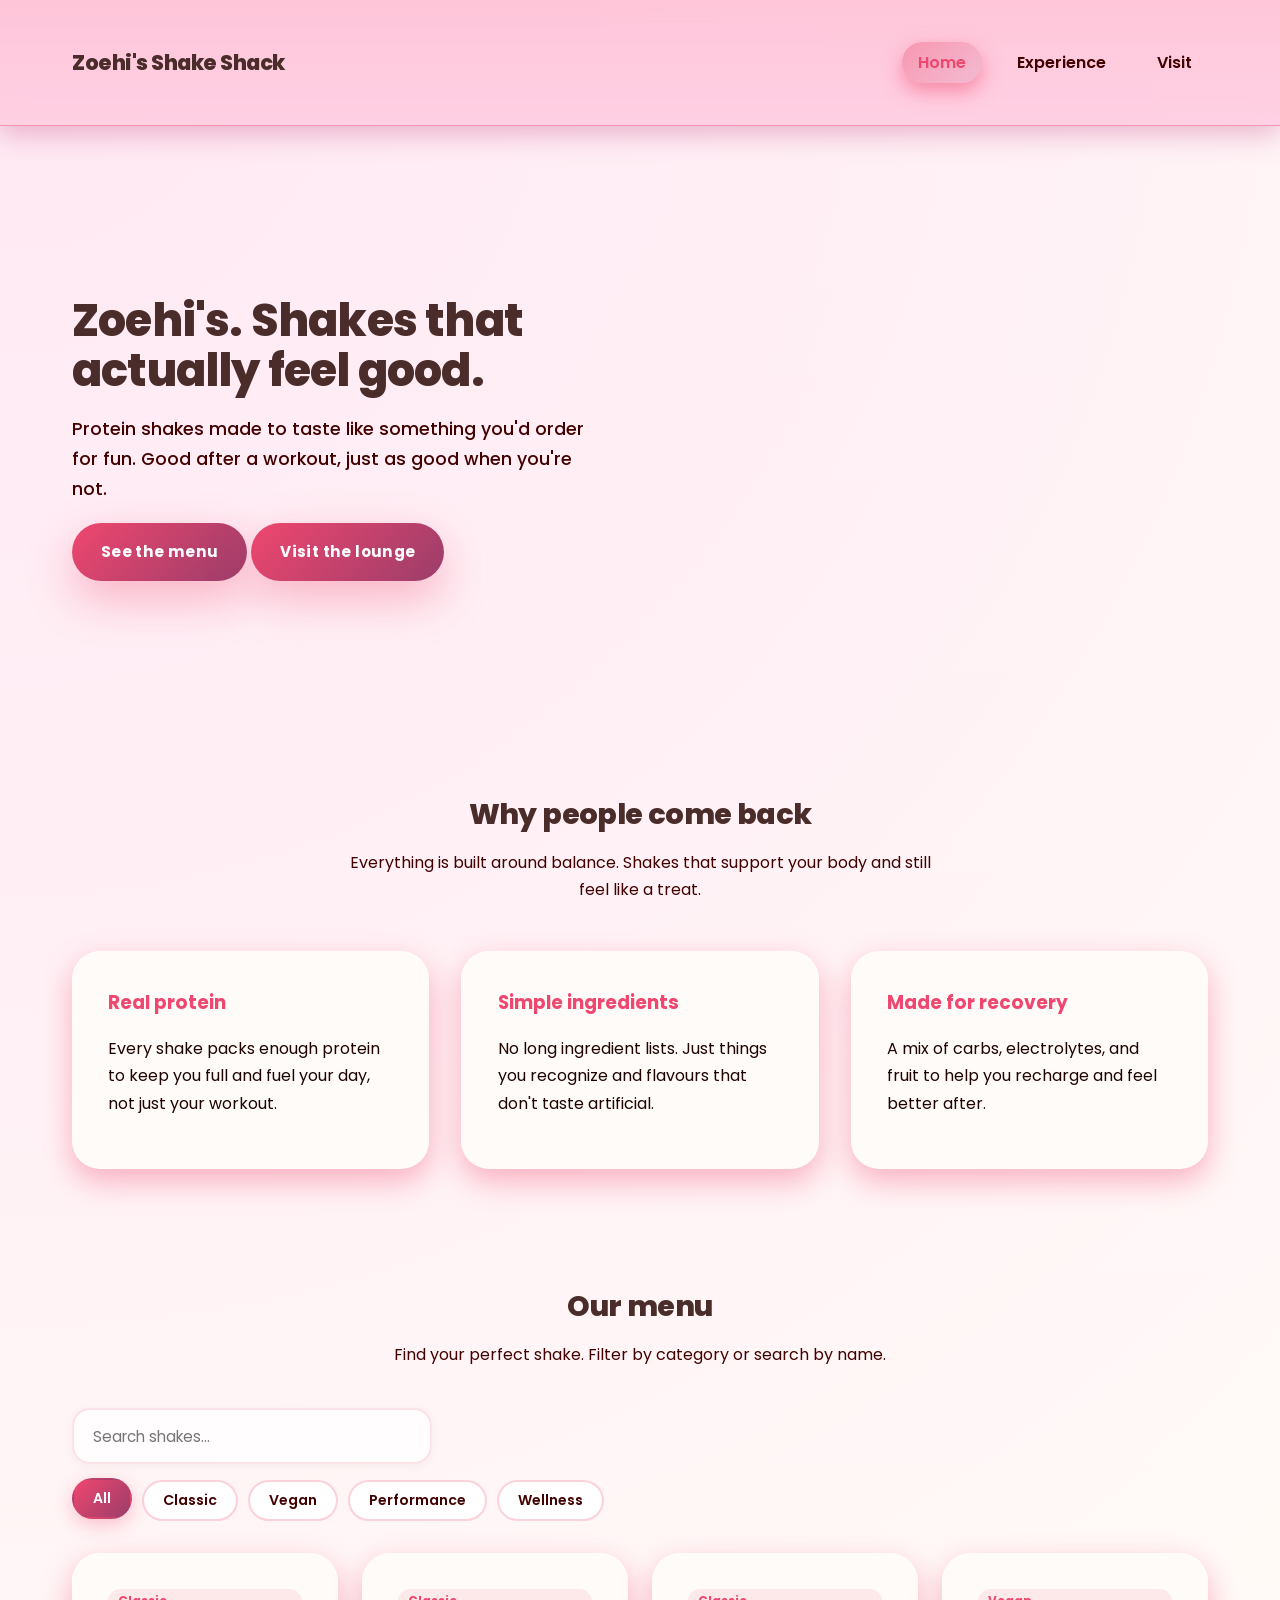
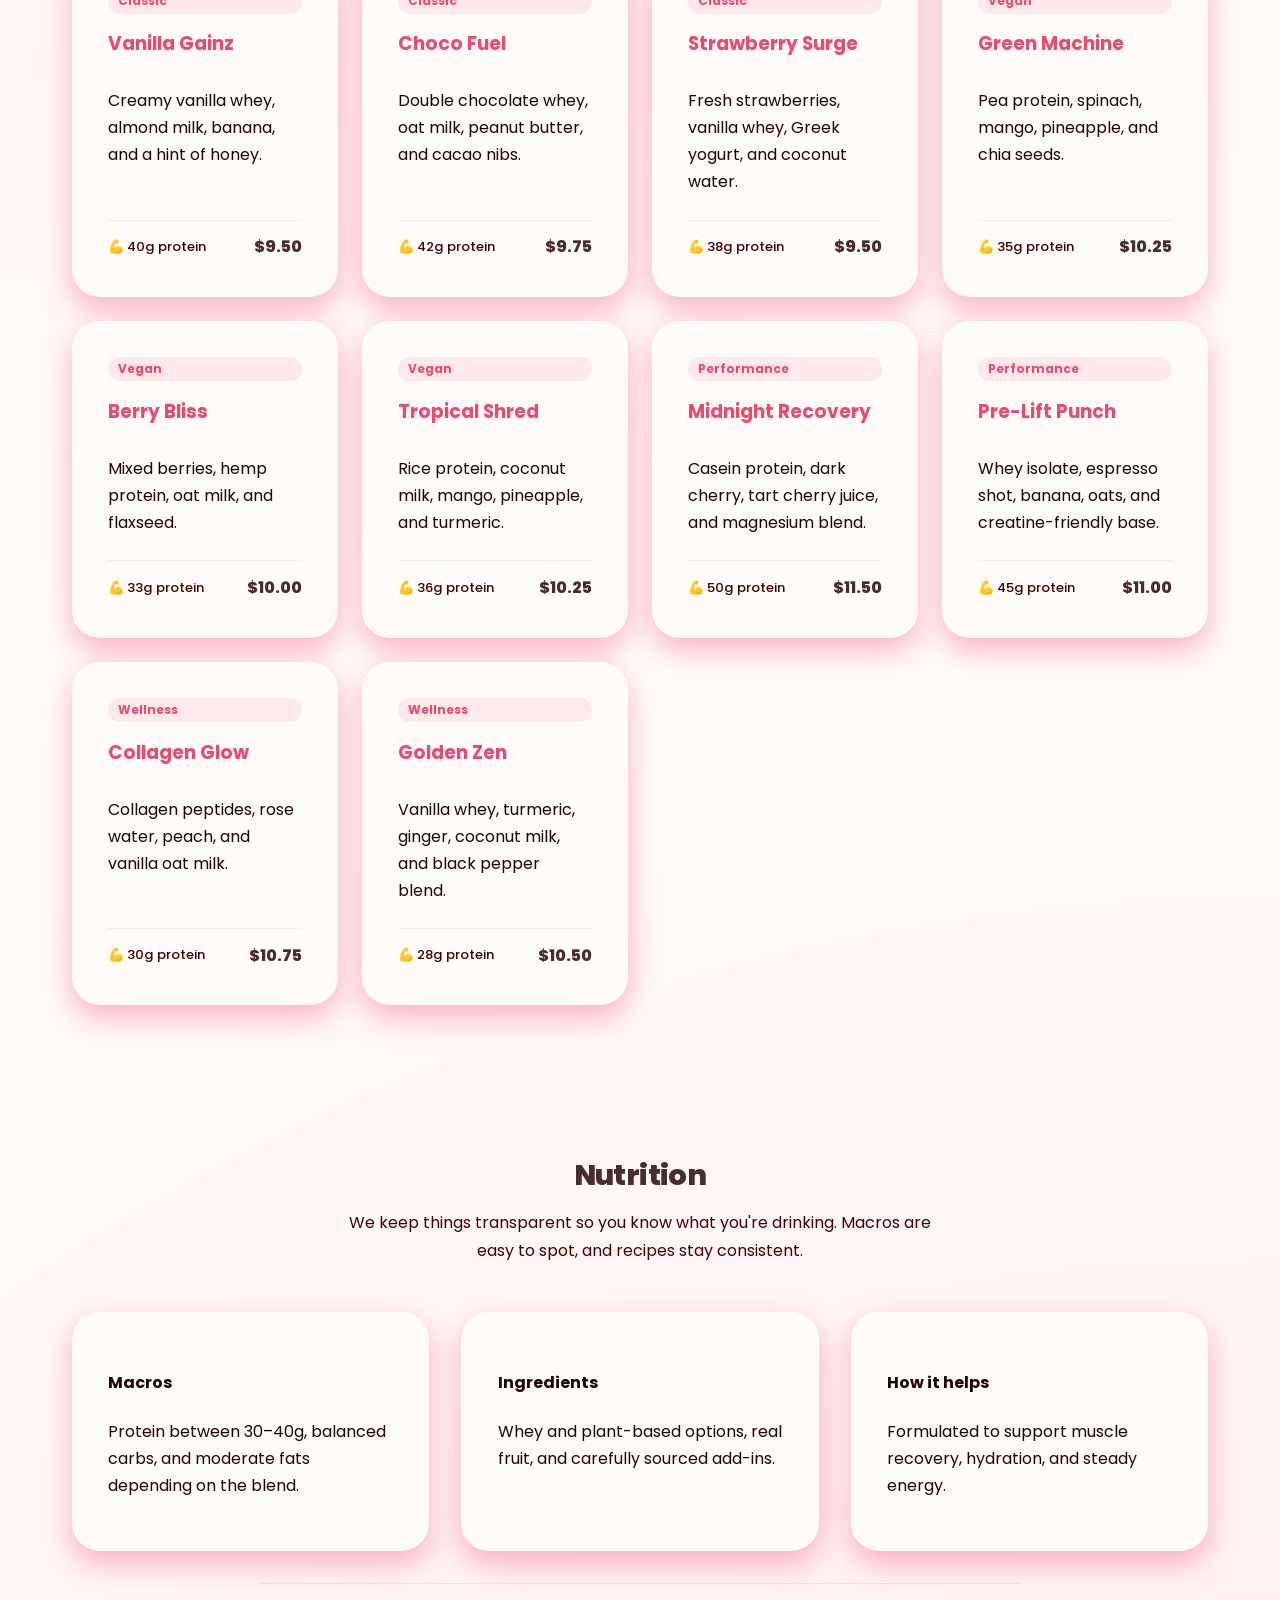
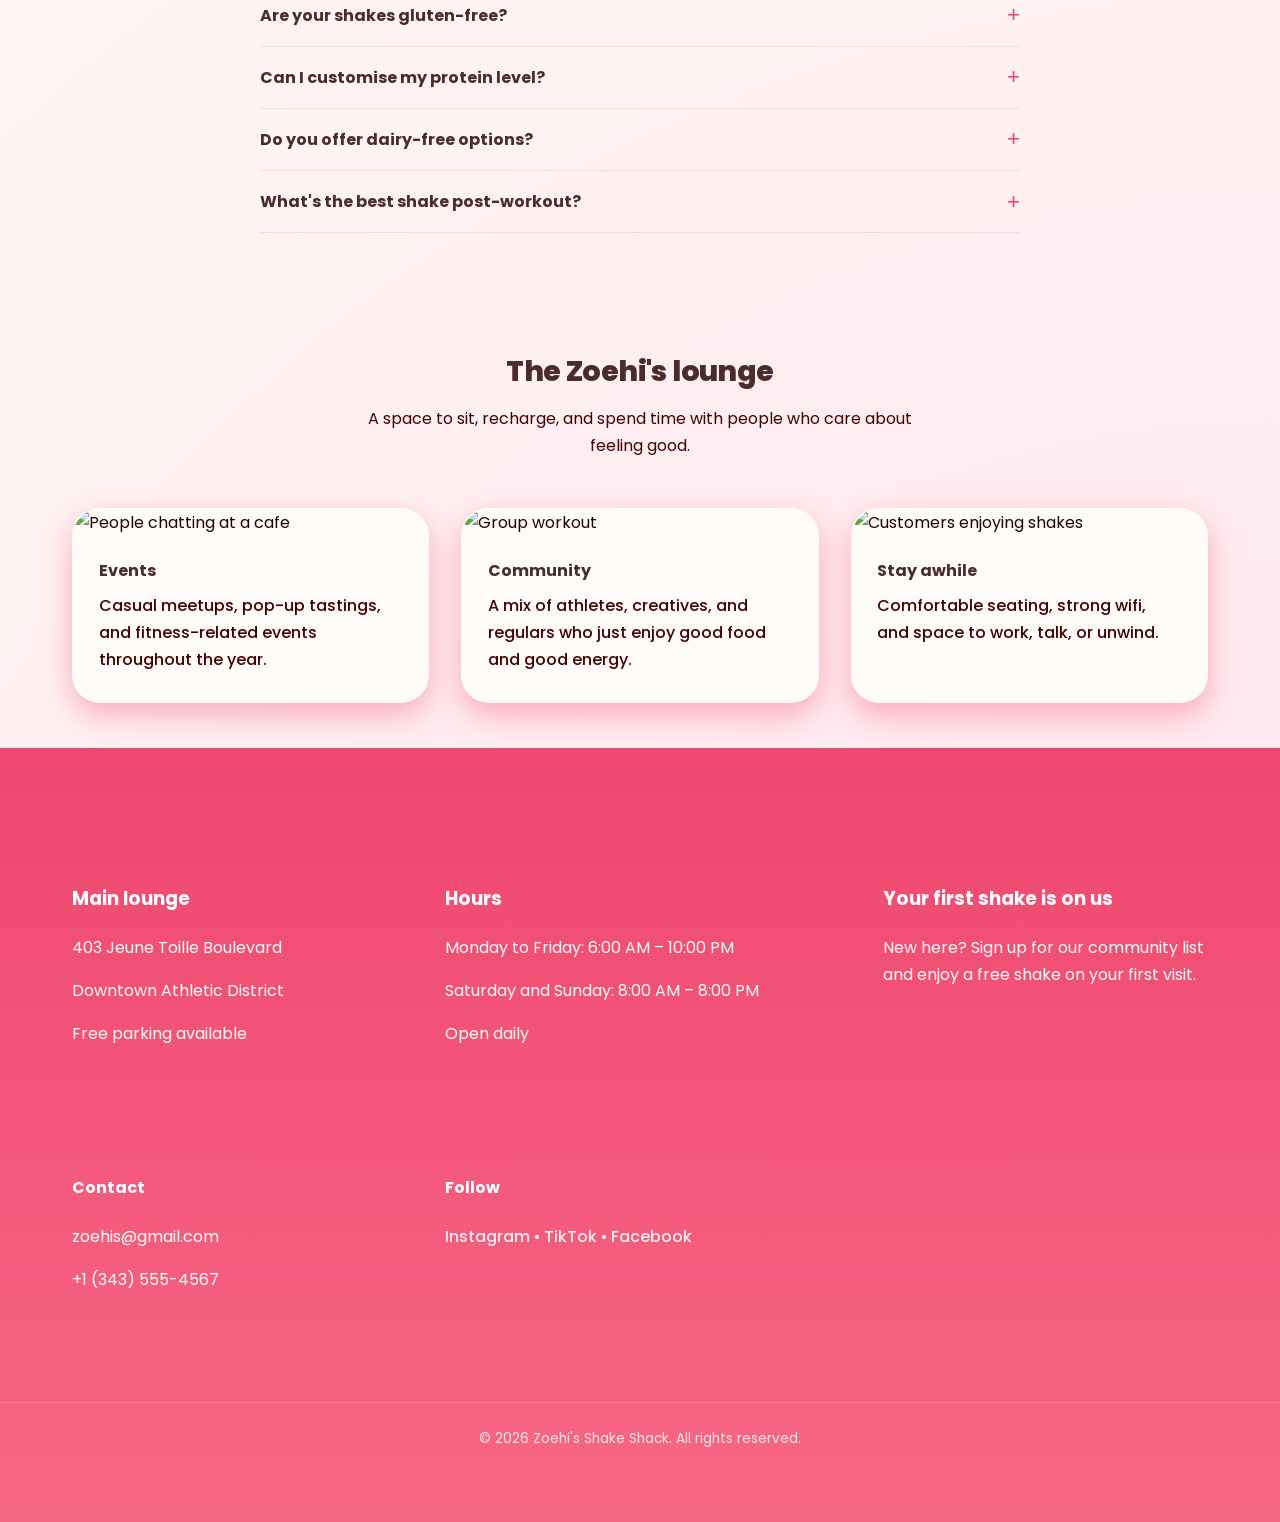
==== commit 50332c79: "Fix HTML encoding issues in index.html" ====
--- a/index.html
+++ b/index.html
@@ -264,7 +264,7 @@
 	</footer>
 
 	
-	<script src="main.js"></script>
+	<script src="script.js"></script>
 
 </body>
-</html>+</html>
